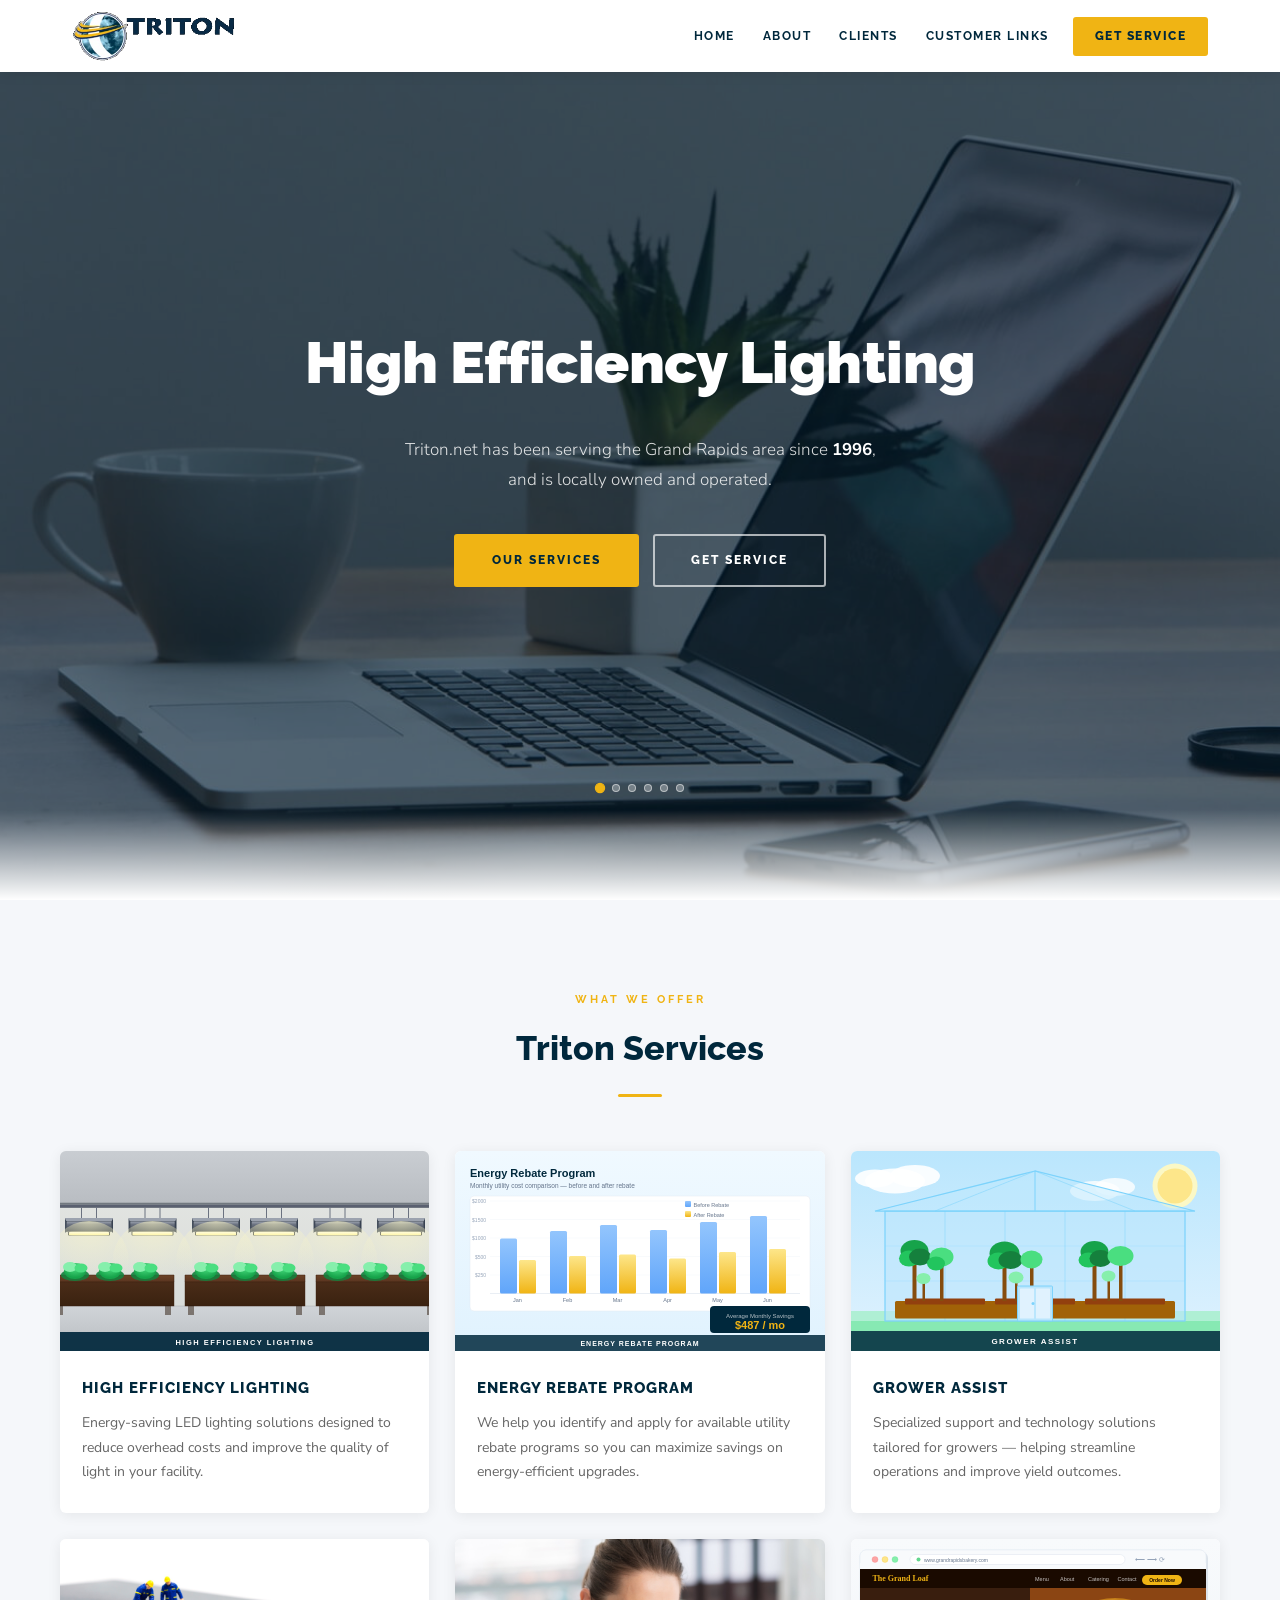
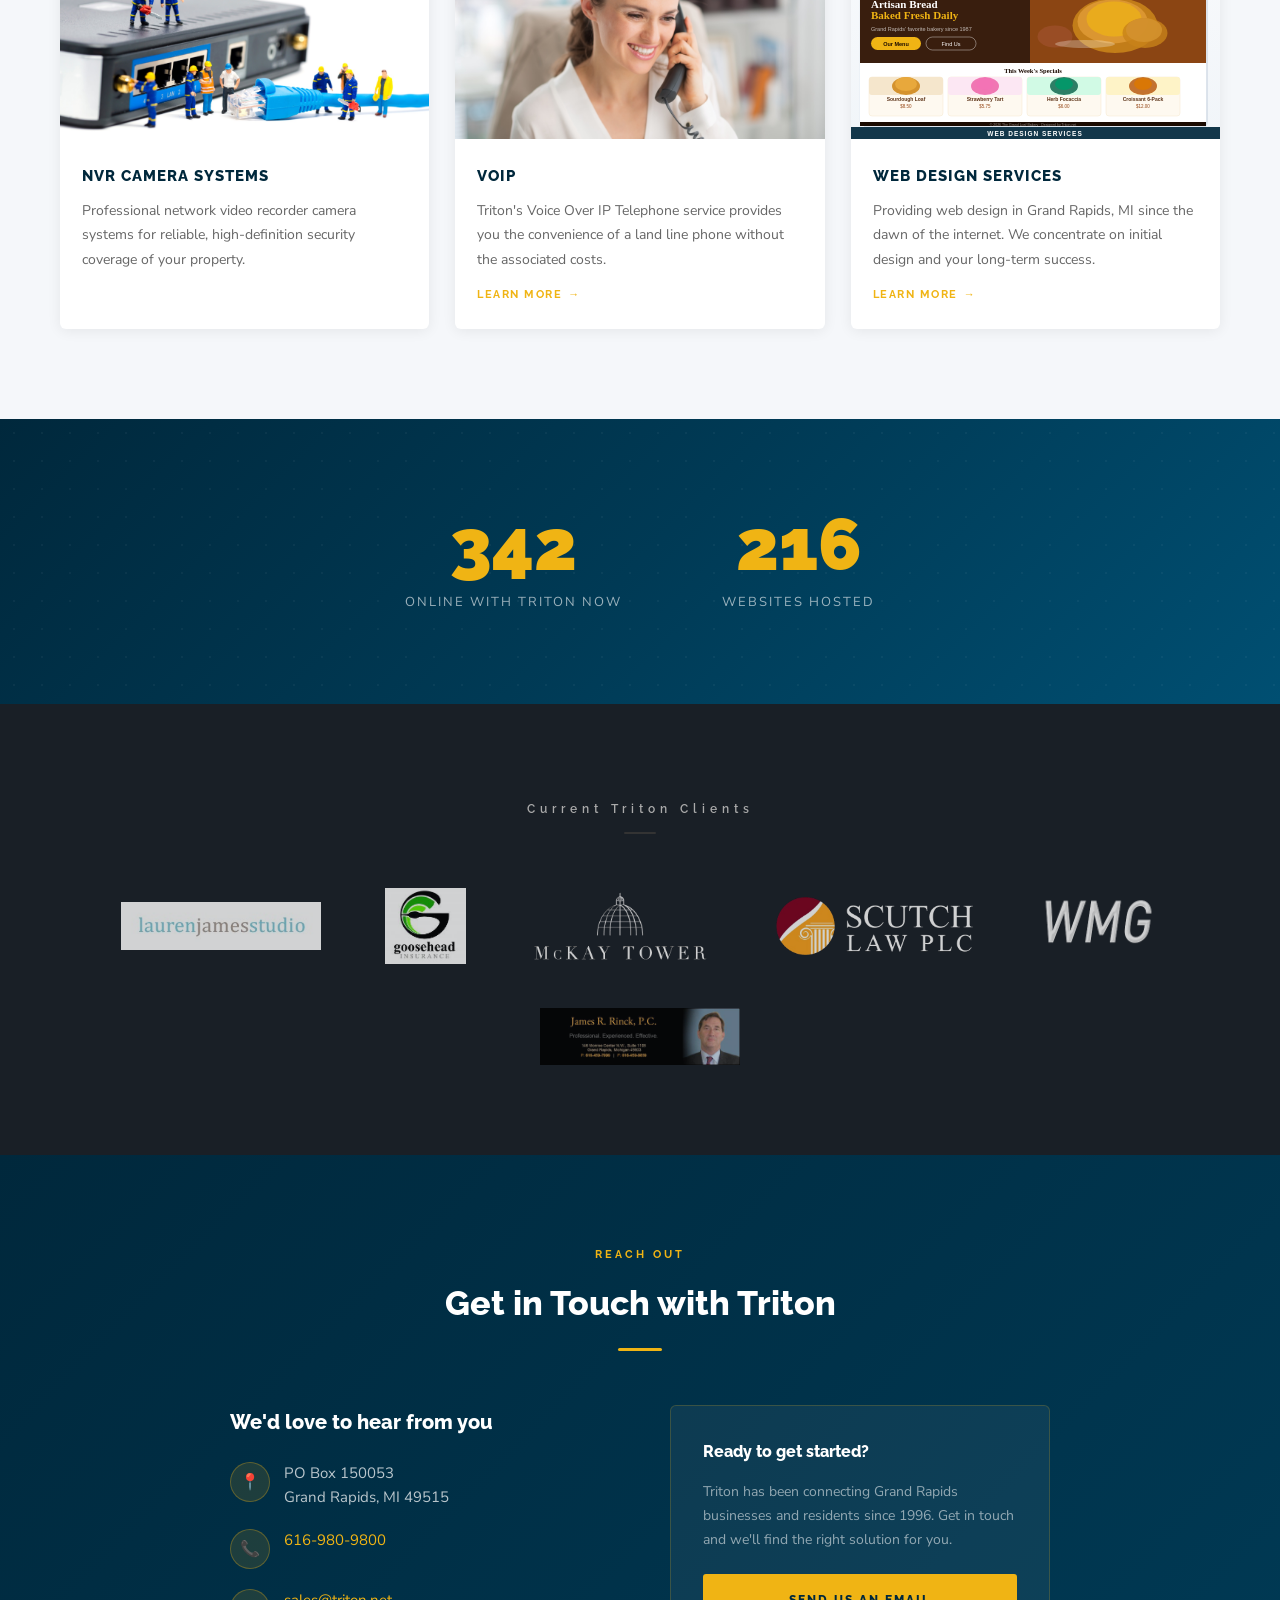
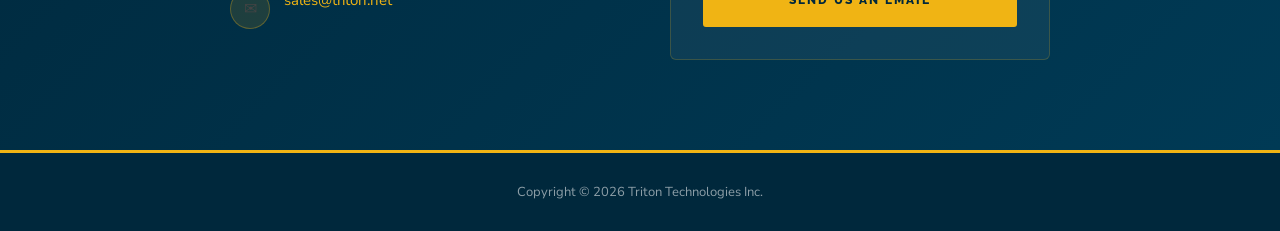
==== index.html @ f7897f01 "Initial commit: full website with tti-ga and tti-nvr card links Added all site pages and made Grower" ====
﻿<!DOCTYPE html>
<html lang="en">
<head>
  <meta charset="UTF-8"/>
  <meta name="viewport" content="width=device-width, initial-scale=1.0"/>
  <title>Triton Technologies Inc.</title>
  <link rel="icon" type="image/png" href="[data-uri]"/>
  <link href="https://fonts.googleapis.com/css2?family=Raleway:wght@300;400;600;700;800;900&family=Nunito+Sans:wght@300;400;600;700&display=swap" rel="stylesheet"/>
  <style>
    :root{--gold:#f0b414;--gold-dark:#d49e0e;--navy:#00283c;--navy-mid:#003a55;--navy-lt:#004f72;--gray-bg:#f5f7fa;--text:#444;--light:#777}
    *,*::before,*::after{box-sizing:border-box;margin:0;padding:0}
    html{scroll-behavior:smooth}
    body{font-family:'Nunito Sans',sans-serif;color:var(--text);background:#fff;line-height:1.75;overflow-x:hidden}
    a{text-decoration:none;color:inherit}
    #site-header{position:fixed;top:0;left:0;right:0;z-index:9999;background:#fff;box-shadow:0 2px 12px rgba(0,0,0,.1)}
    .header-inner{max-width:1200px;margin:0 auto;display:flex;align-items:center;justify-content:space-between;padding:0 32px;height:72px}
    .site-branding img{height:52px;width:auto;display:block}
    .main-nav{display:flex;align-items:center}
    .main-nav>a,.nav-dropdown>a{display:block;padding:24px 14px;font-family:'Raleway',sans-serif;font-size:12px;font-weight:700;letter-spacing:1.5px;text-transform:uppercase;color:var(--navy);transition:color .2s;position:relative}
    .main-nav>a::after{content:'';position:absolute;bottom:14px;left:14px;right:14px;height:2px;background:var(--gold);transform:scaleX(0);transition:transform .25s;border-radius:1px}
    .main-nav>a:hover{color:var(--gold)}
    .main-nav>a:hover::after{transform:scaleX(1)}
    .nav-dropdown{position:relative}
    .nav-dropdown>a{color:var(--navy)}
    .nav-dropdown>a:hover{color:var(--gold)}
    .dropdown-menu{display:none;position:absolute;top:100%;left:0;background:#fff;min-width:188px;border-top:2px solid var(--gold);box-shadow:0 8px 28px rgba(0,0,0,.12)}
    .nav-dropdown:hover .dropdown-menu{display:block}
    .dropdown-menu a{display:block;padding:10px 18px;font-family:'Raleway',sans-serif;font-size:11px;font-weight:600;letter-spacing:1px;text-transform:uppercase;color:var(--navy);border-bottom:1px solid #f0f0f0;transition:color .2s,background .2s}
    .dropdown-menu a:hover{background:#fafafa;color:var(--gold)}
    .nav-cta{margin-left:10px;background:var(--gold)!important;color:var(--navy)!important;padding:9px 22px!important;border-radius:3px;font-weight:800!important}
    .nav-cta:hover{background:var(--gold-dark)!important}
    .nav-cta::after{display:none!important}
    footer{background:var(--navy);border-top:3px solid var(--gold);color:rgba(255,255,255,.55);text-align:center;padding:28px 20px;font-size:13px}
    footer a{color:var(--gold);transition:color .2s}
    footer a:hover{color:var(--gold-dark)}
    #banner{min-height:100vh;background:url('[data-uri]') center 30%/cover no-repeat;position:relative;display:flex;align-items:center;justify-content:center;text-align:center}
    #banner::before{content:'';position:absolute;inset:0;background:rgba(0,28,48,.60)}
    #banner::after{content:'';position:absolute;bottom:0;left:0;right:0;height:90px;background:linear-gradient(to top,#fff,transparent)}
    .banner-content{position:relative;z-index:1;padding:0 24px;width:100%;max-width:1100px;animation:fadeUp .9s ease both}
    @keyframes fadeUp{from{opacity:0;transform:translateY(24px)}to{opacity:1;transform:translateY(0)}}
    .headline-wrap{width:100%;height:clamp(60px,9vw,100px);position:relative;overflow:hidden;margin-bottom:22px}
    .headline-slide{position:absolute;inset:0;display:flex;align-items:center;justify-content:center;font-family:'Raleway',sans-serif;font-size:clamp(26px,4.5vw,60px);font-weight:900;color:#fff;white-space:nowrap;letter-spacing:-0.5px;line-height:1.1;opacity:0;transform:translateY(20px);transition:opacity .65s ease,transform .65s ease}
    .headline-slide.active{opacity:1;transform:translateY(0)}
    .headline-slide.exit{opacity:0;transform:translateY(-20px)}
    .banner-sub{font-size:17px;color:rgba(255,255,255,.85);font-weight:300;margin-bottom:40px;max-width:560px;margin-left:auto;margin-right:auto}
    .banner-sub strong{color:#fff;font-weight:700}
    .banner-btns{display:flex;gap:14px;justify-content:center;flex-wrap:wrap}
    .btn{display:inline-block;font-family:'Raleway',sans-serif;font-size:12px;font-weight:800;letter-spacing:2px;text-transform:uppercase;border-radius:3px;padding:14px 36px;cursor:pointer;transition:all .25s}
    .btn-primary{background:var(--gold);color:var(--navy);border:2px solid var(--gold)}
    .btn-primary:hover{background:var(--gold-dark);border-color:var(--gold-dark);transform:translateY(-2px);box-shadow:0 6px 20px rgba(240,180,20,.35)}
    .btn-outline{background:transparent;color:#fff;border:2px solid rgba(255,255,255,.65)}
    .btn-outline:hover{background:rgba(255,255,255,.08);border-color:#fff;transform:translateY(-2px)}
    .carousel-dots{position:absolute;bottom:108px;left:50%;transform:translateX(-50%);display:flex;gap:8px;z-index:2}
    .dot{width:8px;height:8px;border-radius:50%;background:rgba(255,255,255,.3);border:1px solid rgba(255,255,255,.5);cursor:pointer;transition:background .3s,transform .3s}
    .dot.active{background:var(--gold);border-color:var(--gold);transform:scale(1.3)}
    .section-wrap{padding:90px 24px}
    .container{max-width:1160px;margin:0 auto}
    .section-head{text-align:center;margin-bottom:54px}
    .section-head .eyebrow{display:block;font-family:'Raleway',sans-serif;font-size:11px;font-weight:700;letter-spacing:3px;text-transform:uppercase;color:var(--gold);margin-bottom:10px}
    .section-head h2{font-family:'Raleway',sans-serif;font-size:clamp(22px,3vw,34px);font-weight:800;color:var(--navy);position:relative;display:inline-block;padding-bottom:18px}
    .section-head h2::after{content:'';position:absolute;bottom:0;left:50%;transform:translateX(-50%);width:44px;height:3px;background:var(--gold);border-radius:2px}
    #services{background:var(--gray-bg)}
    .services-grid{display:grid;grid-template-columns:repeat(auto-fit,minmax(280px,1fr));gap:26px}
    .service-card{text-decoration:none;color:inherit;background:#fff;border-radius:6px;overflow:hidden;box-shadow:0 2px 14px rgba(0,0,0,.07);transition:transform .28s,box-shadow .28s;display:flex;flex-direction:column}
    .service-card:hover{transform:translateY(-7px);box-shadow:0 16px 40px rgba(0,0,0,.12)}
    .service-card .thumb{height:200px;overflow:hidden}
    .service-card .thumb img{width:100%;height:100%;object-fit:cover;transition:transform .4s}
    .service-card:hover .thumb img{transform:scale(1.05)}
    .service-body{padding:24px 22px 28px;flex:1;display:flex;flex-direction:column}
    .service-body h4{font-family:'Raleway',sans-serif;font-size:15px;font-weight:800;color:var(--navy);text-transform:uppercase;letter-spacing:1px;margin-bottom:10px}
    .service-body p{font-size:14px;color:#666;line-height:1.75;flex:1;margin-bottom:0}
    .read-more{display:inline-flex;align-items:center;gap:6px;margin-top:16px;font-family:'Raleway',sans-serif;font-size:11px;font-weight:700;letter-spacing:1.5px;text-transform:uppercase;color:var(--gold);cursor:pointer;transition:gap .2s,color .2s;background:none;border:none;padding:0;text-decoration:none}
    .read-more::after{content:'→'}
    .read-more:hover{gap:10px;color:var(--gold-dark)}
    .modal-overlay{display:none;position:fixed;inset:0;background:rgba(0,0,0,.55);z-index:10000;align-items:center;justify-content:center;padding:24px}
    .modal-box{background:#fff;border-radius:10px;max-width:600px;width:100%;padding:40px;position:relative;box-shadow:0 24px 64px rgba(0,0,0,.25);animation:fadeUp .3s ease both}
    .modal-close{position:absolute;top:16px;right:18px;background:none;border:none;font-size:22px;cursor:pointer;color:#999;line-height:1;transition:color .2s}
    .modal-close:hover{color:var(--navy)}
    .modal-box h3{font-family:'Raleway',sans-serif;font-size:22px;font-weight:800;color:var(--navy);margin-bottom:6px}
    .modal-box .modal-line{width:40px;height:3px;background:var(--gold);border-radius:2px;margin-bottom:20px}
    .modal-box p{font-size:15px;color:#555;line-height:1.8;margin-bottom:14px}
    .modal-box ol{padding-left:20px;color:#555;font-size:15px;line-height:2}
    .modal-box ol li{margin-bottom:4px}
    #stats{background:linear-gradient(135deg,var(--navy) 0%,var(--navy-mid) 50%,var(--navy-lt) 100%);position:relative;overflow:hidden}
    #stats::before{content:'';position:absolute;inset:0;opacity:.04;background-image:radial-gradient(circle,#fff 1px,transparent 1px);background-size:28px 28px}
    .stats-grid{display:flex;justify-content:center;gap:100px;flex-wrap:wrap;position:relative;z-index:1}
    .stat-item{text-align:center}
    .stat-item .number{font-family:'Raleway',sans-serif;font-size:72px;font-weight:900;color:var(--gold);line-height:1;display:block}
    .stat-item .label{font-size:13px;color:rgba(255,255,255,.6);text-transform:uppercase;letter-spacing:2px;margin-top:10px;display:block}
    #clients{background:#191f26}
    #clients .section-head h2{color:#aaa;font-size:12px;letter-spacing:5px;font-weight:600;padding-bottom:14px}
    #clients .section-head h2::after{background:#333;width:32px;height:2px}
    .clients-logos{display:flex;flex-wrap:wrap;justify-content:center;align-items:center;gap:44px 64px}
    .logo-item{opacity:.8;transition:opacity .25s,transform .25s}
    .logo-item:hover{opacity:1;transform:scale(1.07)}
    .logo-item a{display:block}
    .logo-item img{max-height:76px;max-width:200px;width:auto;object-fit:contain;display:block}
    #contact{background:linear-gradient(135deg,var(--navy) 0%,var(--navy-mid) 100%)}
    #contact .section-head h2{color:#fff}
    #contact .section-head h2::after{background:var(--gold)}
    #contact .section-head .eyebrow{color:var(--gold)}
    .contact-grid{display:grid;grid-template-columns:1fr 1fr;gap:60px;max-width:820px;margin:0 auto}
    .contact-info h3{font-family:'Raleway',sans-serif;font-size:20px;font-weight:800;color:#fff;margin-bottom:22px}
    .contact-item{display:flex;align-items:flex-start;gap:14px;margin-bottom:20px}
    .contact-icon{width:40px;height:40px;border-radius:50%;background:rgba(240,180,20,.12);border:1px solid rgba(240,180,20,.3);display:flex;align-items:center;justify-content:center;flex-shrink:0;font-size:16px}
    .contact-item p{color:rgba(255,255,255,.72);font-size:15px;line-height:1.55}
    .contact-item a{color:var(--gold)}
    .contact-box{background:rgba(255,255,255,.05);border:1px solid rgba(240,180,20,.2);border-radius:6px;padding:32px}
    .contact-box h4{font-family:'Raleway',sans-serif;font-size:16px;font-weight:800;color:#fff;margin-bottom:14px}
    .contact-box p{color:rgba(255,255,255,.55);font-size:14px;margin-bottom:22px;line-height:1.7}
    .contact-box .btn{display:block;text-align:center}
    @media(max-width:900px){.contact-grid{grid-template-columns:1fr;gap:36px}}
    @media(max-width:768px){.header-inner{padding:0 16px}.main-nav>a,.nav-dropdown>a{padding:24px 9px;font-size:11px;letter-spacing:1px}.nav-cta{display:none}.section-wrap{padding:64px 16px}.stats-grid{gap:48px}.clients-logos{gap:32px 36px}.logo-item img{max-height:56px;max-width:130px}.headline-slide{white-space:normal;font-size:clamp(22px,6vw,40px)}.headline-wrap{height:auto;min-height:clamp(60px,14vw,90px)}}
  </style>
</head>
<body>
<header id="site-header">
  <div class="header-inner">
    <div class="site-branding"><a href="index.html"><img src="[data-uri]" alt="Triton Technologies Inc."/></a></div>
    <nav class="main-nav">
      <a href="index.html">Home</a>
      <a href="about.html">About</a>
      <a href="index.html#clients">Clients</a>
      <div class="nav-dropdown">
        <a href="#">Customer Links</a>
        <div class="dropdown-menu">
          <a href="http://webmail.triton.net" target="_blank">Webmail</a>
          <a href="paybill.html">Pay My Bill</a>
          <a href="policy.html">Use Policy</a>
          <a href="https://whatismyip.com" target="_blank">What is my IP?</a>
        </div>
      </div>
      <a href="index.html#contact" class="nav-cta">Get Service</a>
    </nav>
  </div>
</header>
<div id="modal-voip" class="modal-overlay" onclick="if(event.target===this)closeModal('modal-voip')">
  <div class="modal-box">
    <button class="modal-close" onclick="closeModal('modal-voip')">&times;</button>
    <h3>VOIP Telephone</h3>
    <div class="modal-line"></div>
    <p>Triton's Voice Over IP Telephone service provides you the convenience of a land line phone without the associated costs.</p>
    <p><strong>Features</strong></p>
    <ol><li>Voicemail</li><li>Call Waiting</li><li>Web Based Management</li><li>Call Forwarding</li></ol>
  </div>
</div>
<div id="modal-webdesign" class="modal-overlay" onclick="if(event.target===this)closeModal('modal-webdesign')">
  <div class="modal-box">
    <button class="modal-close" onclick="closeModal('modal-webdesign')">&times;</button>
    <h3>Web Design Services</h3>
    <div class="modal-line"></div>
    <p>Triton.net has been providing web design services in Grand Rapids, MI since the dawn of the internet. At Triton, we not only concentrate on initial design, we also anticipate your site's future expansion.</p>
    <p>We know goals and directions change. For this reason, at any time, we work with customers to upgrade and add on applications that can better accomplish your goals and expand your business.</p>
  </div>
</div>
<section id="banner">
  <div class="banner-content">
    <div class="headline-wrap">
      <div class="headline-slide active">High Efficiency Lighting</div>
      <div class="headline-slide">Energy Rebate Program</div>
      <div class="headline-slide">Grower Assist</div>
      <div class="headline-slide">NVR Camera Systems</div>
      <div class="headline-slide">VOIP</div>
      <div class="headline-slide">Web Design Services</div>
    </div>
    <p class="banner-sub">Triton.net has been serving the Grand Rapids area since <strong>1996</strong>,<br/>and is locally owned and operated.</p>
    <div class="banner-btns">
      <a href="#services" class="btn btn-primary">Our Services</a>
      <a href="#contact" class="btn btn-outline">Get Service</a>
    </div>
  </div>
  <div class="carousel-dots">
    <div class="dot active" data-idx="0"></div>
    <div class="dot" data-idx="1"></div>
    <div class="dot" data-idx="2"></div>
    <div class="dot" data-idx="3"></div>
    <div class="dot" data-idx="4"></div>
    <div class="dot" data-idx="5"></div>
  </div>
</section>
<section id="services" class="section-wrap">
  <div class="container">
    <div class="section-head"><span class="eyebrow">What We Offer</span><h2>Triton Services</h2></div>
    <div class="services-grid">
      <div class="service-card">
        <div class="thumb"><img src="[data-uri]" alt="High Efficiency Lighting"/></div>
        <div class="service-body">
          <h4>High Efficiency Lighting</h4>
          <p>Energy-saving LED lighting solutions designed to reduce overhead costs and improve the quality of light in your facility.</p>
          
        </div>
      </div>
      <div class="service-card">
        <div class="thumb"><img src="[data-uri]" alt="Energy Rebate Program"/></div>
        <div class="service-body">
          <h4>Energy Rebate Program</h4>
          <p>We help you identify and apply for available utility rebate programs so you can maximize savings on energy-efficient upgrades.</p>
          
        </div>
      </div>
      <a class="service-card" href="tti-ga.html">
        <div class="thumb"><img src="[data-uri]" alt="Grower Assist"/></div>
        <div class="service-body">
          <h4>Grower Assist</h4>
          <p>Specialized support and technology solutions tailored for growers &mdash; helping streamline operations and improve yield outcomes.</p>

        </div>
      </a>
      <a class="service-card" href="tti-nvr.html">
        <div class="thumb"><img src="[data-uri]" alt="NVR Camera Systems"/></div>
        <div class="service-body">
          <h4>NVR Camera Systems</h4>
          <p>Professional network video recorder camera systems for reliable, high-definition security coverage of your property.</p>
          
        </div>
      </a>
      <div class="service-card">
        <div class="thumb"><img src="[data-uri]" alt="VOIP"/></div>
        <div class="service-body">
          <h4>VOIP</h4>
          <p>Triton&#39;s Voice Over IP Telephone service provides you the convenience of a land line phone without the associated costs.</p>
          <button class="read-more" onclick="openModal('modal-voip')">Learn More</button>
        </div>
      </div>
      <div class="service-card">
        <div class="thumb"><img src="[data-uri]" alt="Web Design Services"/></div>
        <div class="service-body">
          <h4>Web Design Services</h4>
          <p>Providing web design in Grand Rapids, MI since the dawn of the internet. We concentrate on initial design and your long-term success.</p>
          <button class="read-more" onclick="openModal('modal-webdesign')">Learn More</button>
        </div>
      </div>
    </div>
  </div>
</section>
<section id="stats" class="section-wrap">
  <div class="container">
    <div class="stats-grid">
      <div class="stat-item"><span class="number">342</span><span class="label">Online with Triton now</span></div>
      <div class="stat-item"><span class="number">216</span><span class="label">Websites Hosted</span></div>
    </div>
  </div>
</section>
<section id="clients" class="section-wrap">
  <div class="container">
    <div class="section-head"><h2>Current Triton Clients</h2></div>
    <div class="clients-logos">
      <div class="logo-item"><a href="https://laurenjamesstudio.com" target="_blank" rel="noopener" title="Lauren James Studio"><img src="[data-uri]" alt="Lauren James Studio"/></a></div>
      <div class="logo-item"><a href="https://gooseheadinsurance.com" target="_blank" rel="noopener" title="Goosehead Insurance"><img src="[data-uri]" alt="Goosehead Insurance"/></a></div>
      <div class="logo-item"><a href="https://mckaytower.com" target="_blank" rel="noopener" title="McKay Tower"><img src="[data-uri]" alt="McKay Tower"/></a></div>
      <div class="logo-item"><a href="https://www.scutchlaw.com" target="_blank" rel="noopener" title="Scutch Law PLC"><img src="[data-uri]" alt="Scutch Law PLC"/></a></div>
      <div class="logo-item"><a href="https://www.wrightmediagroup.net" target="_blank" rel="noopener" title="Wright Media Group"><img src="[data-uri]" alt="Wright Media Group"/></a></div>
      <div class="logo-item"><a href="https://rincklaw.com" target="_blank" rel="noopener" title="James R. Rinck P.C."><img src="[data-uri]" alt="James R. Rinck P.C."/></a></div>
    </div>
  </div>
</section>
<section id="contact" class="section-wrap">
  <div class="container">
    <div class="section-head"><span class="eyebrow">Reach Out</span><h2>Get in Touch with Triton</h2></div>
    <div class="contact-grid">
      <div class="contact-info">
        <h3>We'd love to hear from you</h3>
        <div class="contact-item"><div class="contact-icon">&#128205;</div><p>PO Box 150053<br/>Grand Rapids, MI 49515</p></div>
        <div class="contact-item"><div class="contact-icon">&#128222;</div><p><a href="tel:6169809800">616-980-9800</a></p></div>
        <div class="contact-item"><div class="contact-icon">&#9993;</div><p><a href="mailto:sales@triton.net">sales@triton.net</a></p></div>
      </div>
      <div class="contact-box">
        <h4>Ready to get started?</h4>
        <p>Triton has been connecting Grand Rapids businesses and residents since 1996. Get in touch and we'll find the right solution for you.</p>
        <a href="mailto:sales@triton.net" class="btn btn-primary">Send Us an Email</a>
      </div>
    </div>
  </div>
</section>
<footer><p>Copyright &copy; 2026 Triton Technologies Inc.</p></footer>
<script>
(function(){
  var slides=document.querySelectorAll(".headline-slide");
  var dots=document.querySelectorAll(".dot");
  var cur=0,total=slides.length;
  function goTo(idx){
    slides[cur].classList.remove("active");
    slides[cur].classList.add("exit");
    dots[cur].classList.remove("active");
    var prev=cur;cur=idx;
    setTimeout(function(){slides[prev].classList.remove("exit");},700);
    slides[cur].classList.add("active");
    dots[cur].classList.add("active");
  }
  var timer=setInterval(function(){goTo((cur+1)%total);},3200);
  dots.forEach(function(d){
    d.addEventListener("click",function(){
      clearInterval(timer);
      goTo(parseInt(d.getAttribute("data-idx")));
      timer=setInterval(function(){goTo((cur+1)%total);},3200);
    });
  });
})();
</script>
<script>
function openModal(id){
  document.getElementById(id).style.display="flex";
  document.body.style.overflow="hidden";
}
function closeModal(id){
  document.getElementById(id).style.display="none";
  document.body.style.overflow="";
}
document.addEventListener("keydown",function(e){
  if(e.key==="Escape"){
    document.querySelectorAll(".modal-overlay").forEach(function(m){m.style.display="none";});
    document.body.style.overflow="";
  }
});
</script>
</body>
</html>
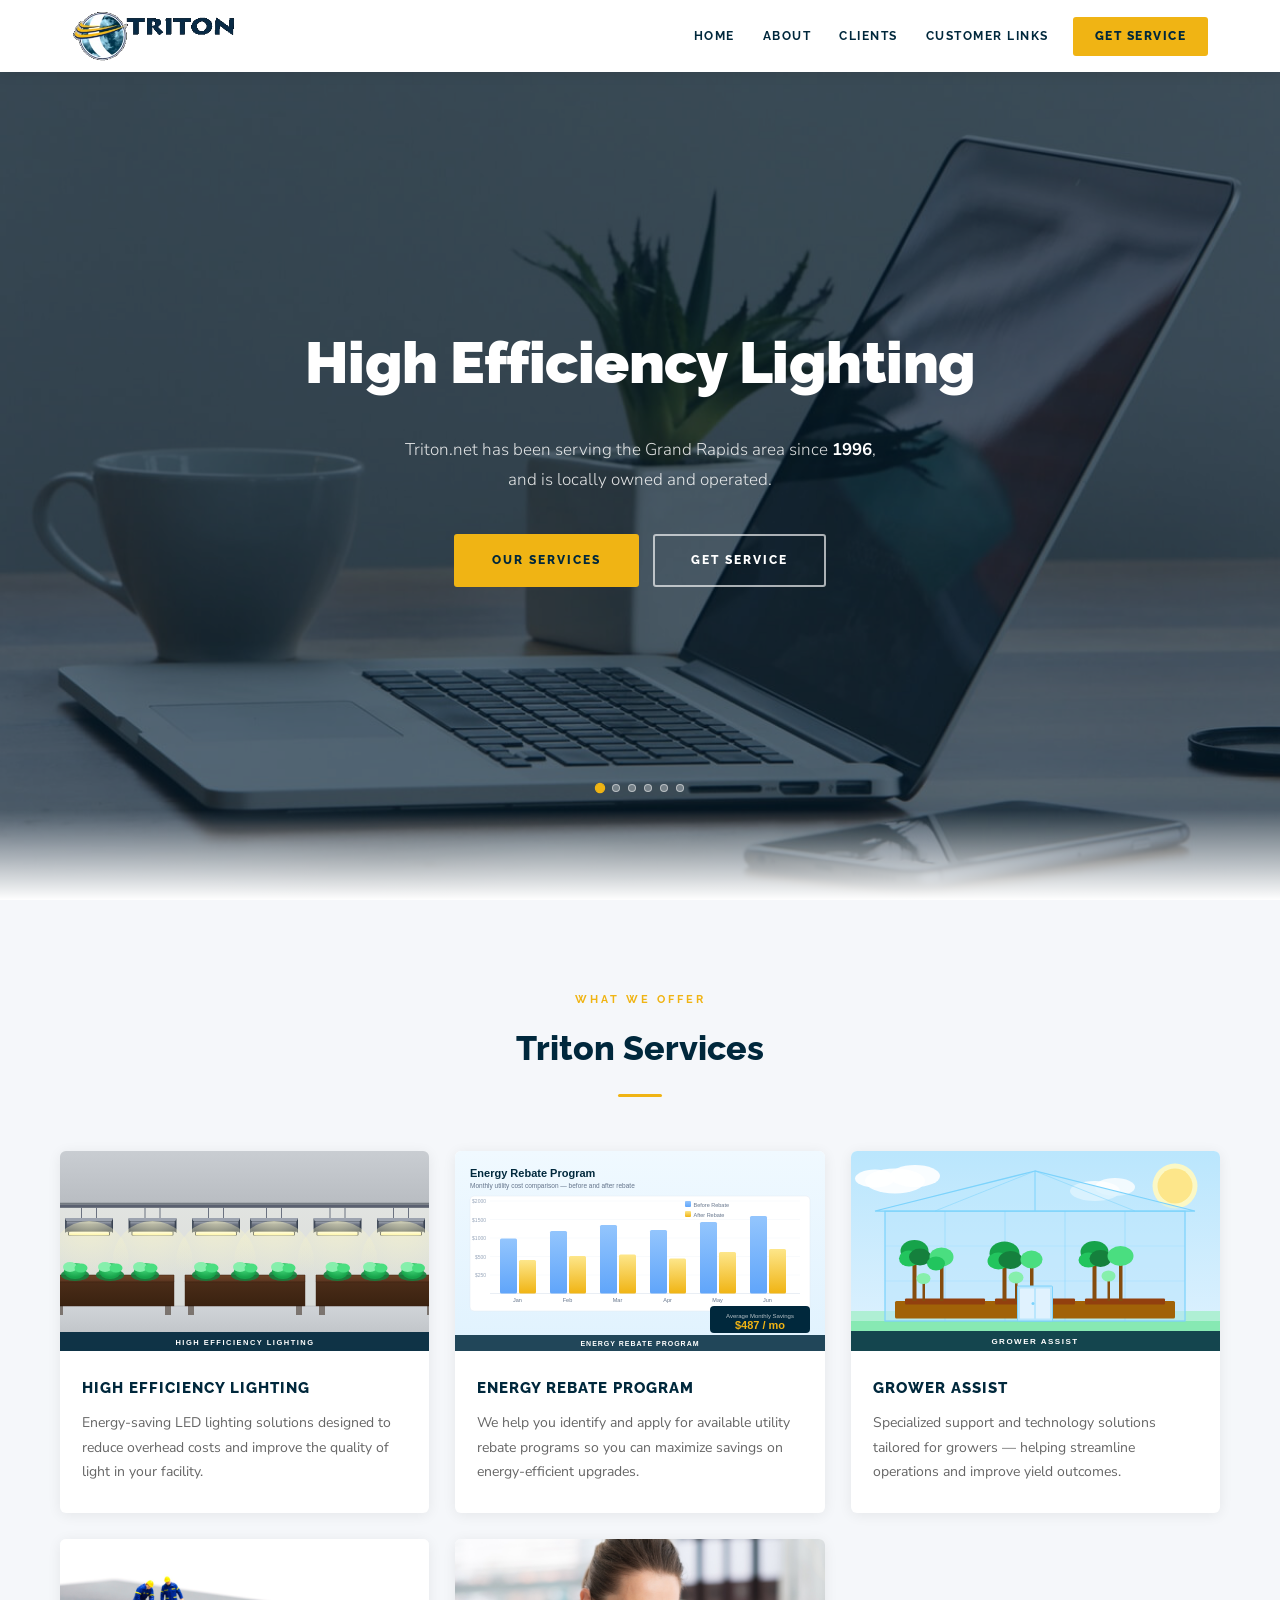
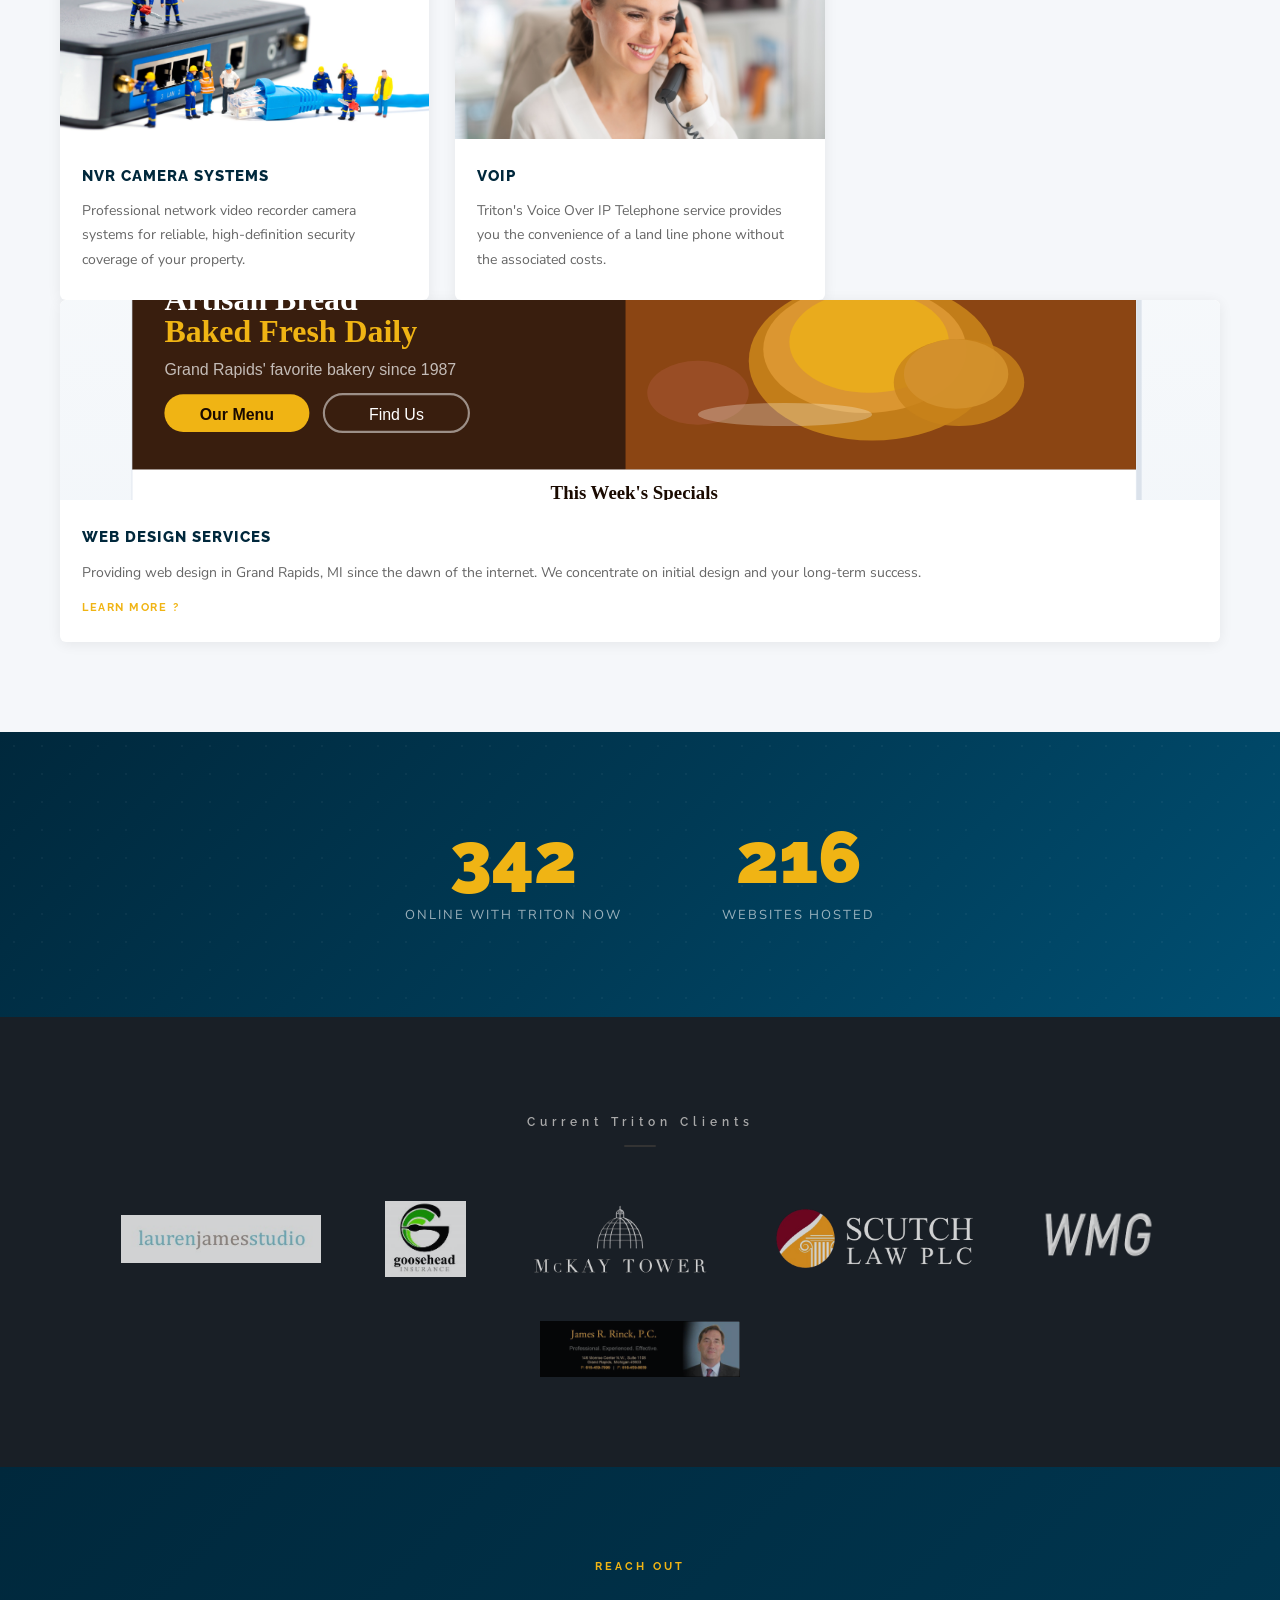
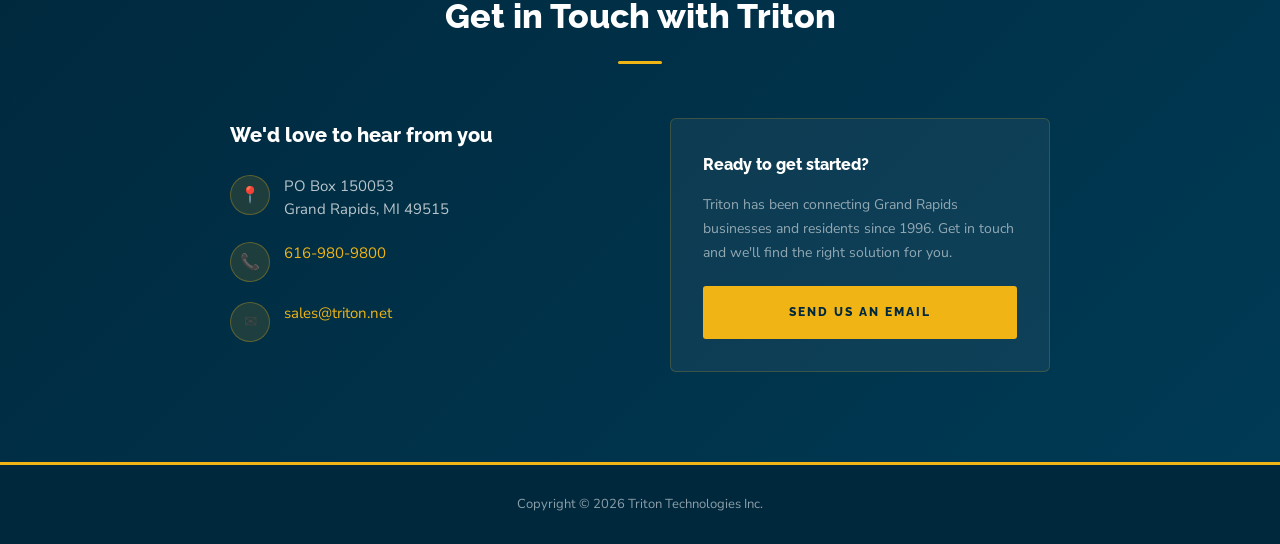
==== commit f7d54f08: "Add tti-voip.html page and update index.html VoIP card - New tti-voip.html: full VoIP product page m" ====
--- a/index.html
+++ b/index.html
@@ -1,4 +1,4 @@
-﻿<!DOCTYPE html>
+<!DOCTYPE html>
 <html lang="en">
 <head>
   <meta charset="UTF-8"/>
@@ -70,7 +70,7 @@
     .service-body h4{font-family:'Raleway',sans-serif;font-size:15px;font-weight:800;color:var(--navy);text-transform:uppercase;letter-spacing:1px;margin-bottom:10px}
     .service-body p{font-size:14px;color:#666;line-height:1.75;flex:1;margin-bottom:0}
     .read-more{display:inline-flex;align-items:center;gap:6px;margin-top:16px;font-family:'Raleway',sans-serif;font-size:11px;font-weight:700;letter-spacing:1.5px;text-transform:uppercase;color:var(--gold);cursor:pointer;transition:gap .2s,color .2s;background:none;border:none;padding:0;text-decoration:none}
-    .read-more::after{content:'→'}
+    .read-more::after{content:'?'}
     .read-more:hover{gap:10px;color:var(--gold-dark)}
     .modal-overlay{display:none;position:fixed;inset:0;background:rgba(0,0,0,.55);z-index:10000;align-items:center;justify-content:center;padding:24px}
     .modal-box{background:#fff;border-radius:10px;max-width:600px;width:100%;padding:40px;position:relative;box-shadow:0 24px 64px rgba(0,0,0,.25);animation:fadeUp .3s ease both}
@@ -214,12 +214,12 @@
           
         </div>
       </a>
-      <div class="service-card">
+      <a href="tti-voip.html" class="service-card" style="text-decoration:none;color:inherit;display:flex;flex-direction:column;">
         <div class="thumb"><img src="[data-uri]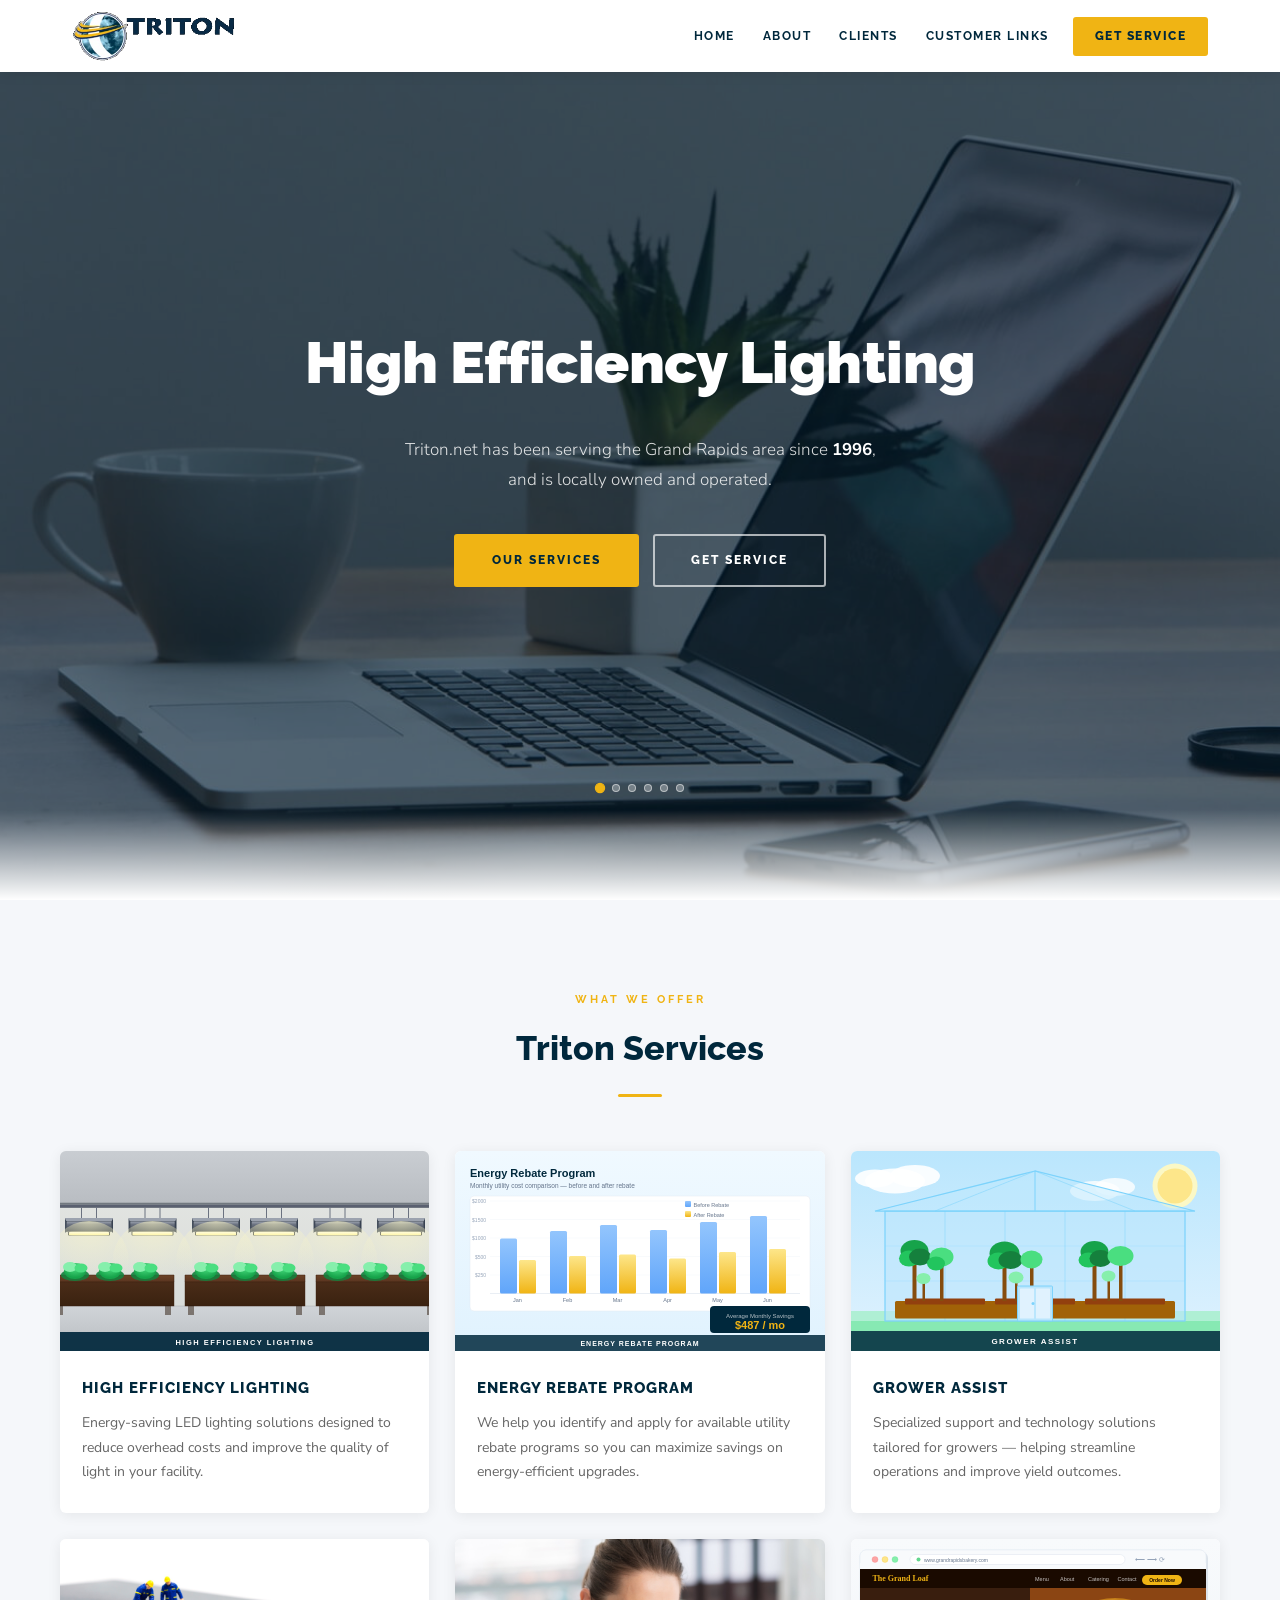
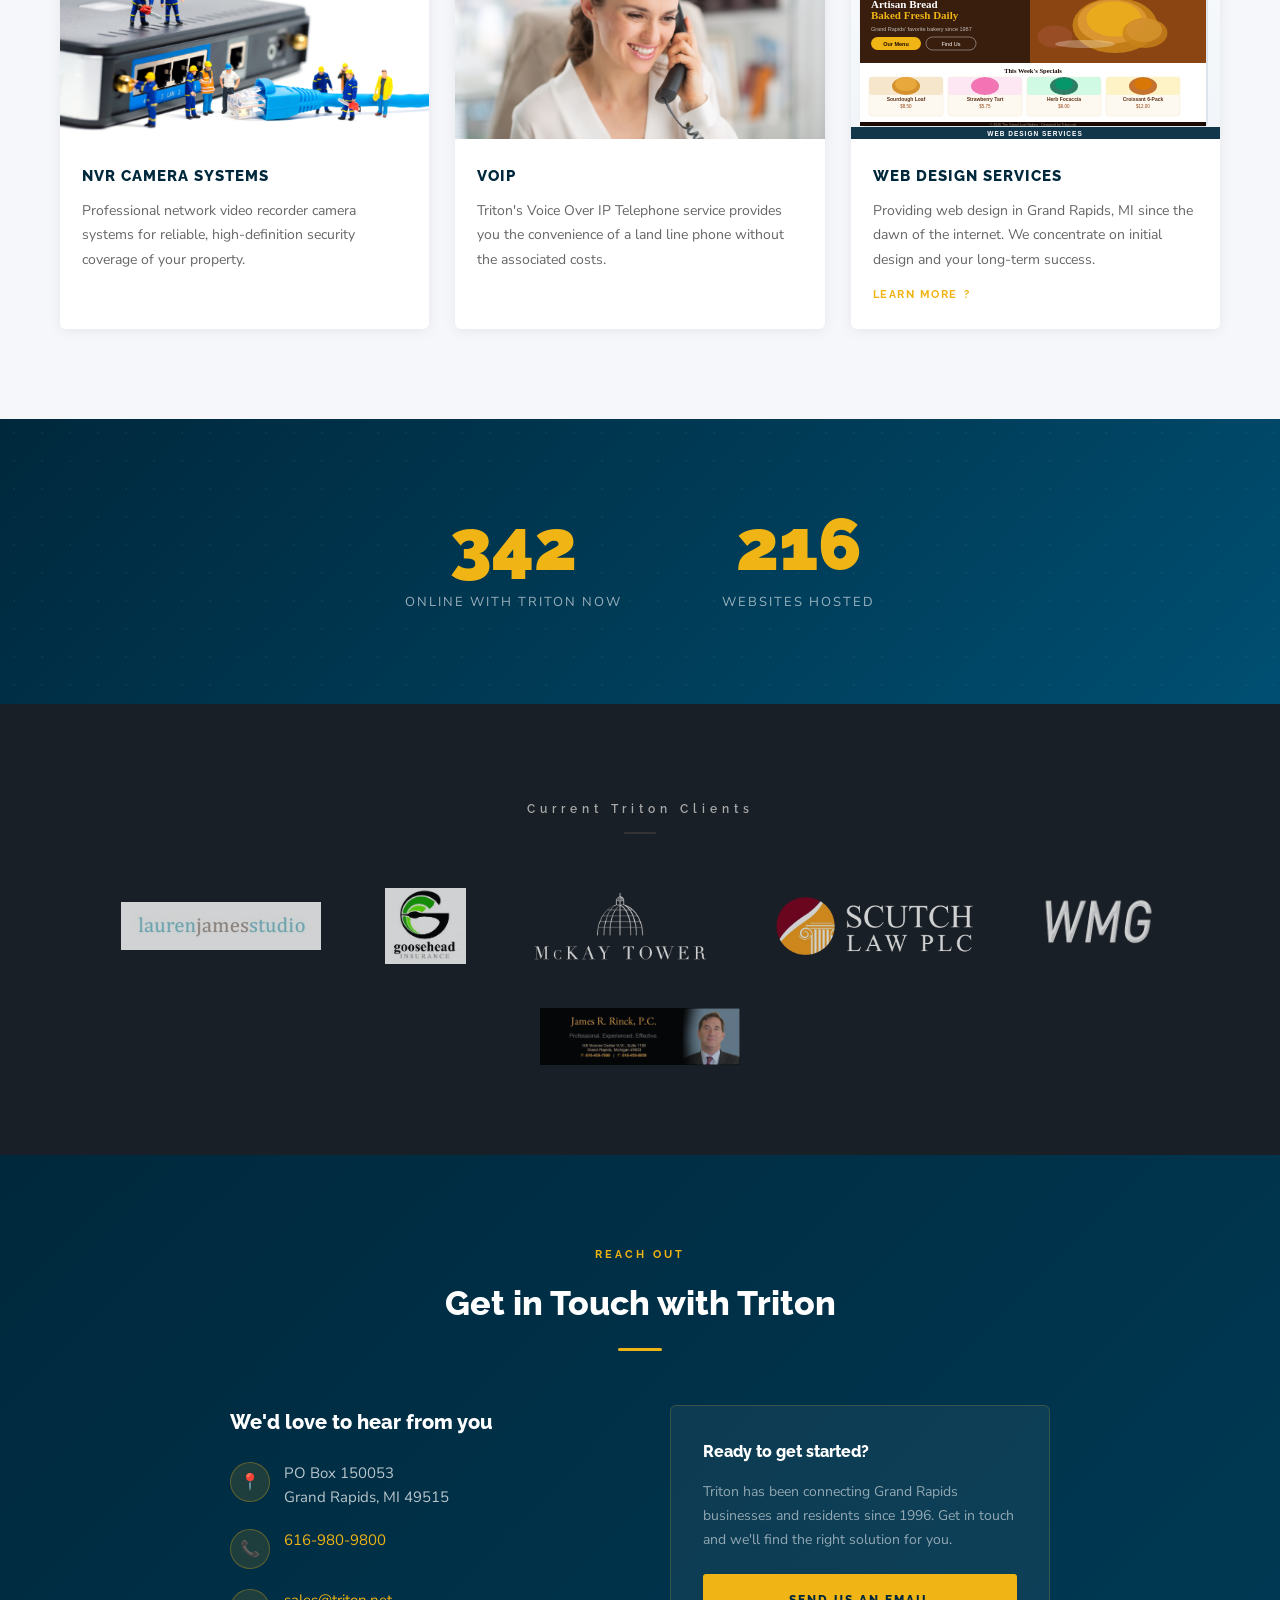
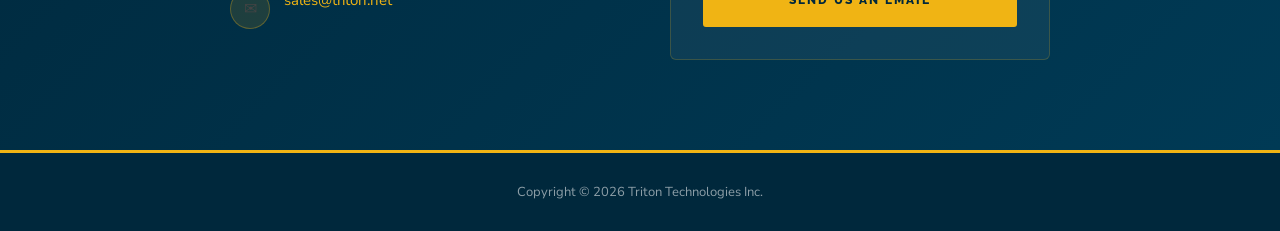
==== commit a145b1c1: "Fix VoIP card nesting breaking services grid layout Replaced broken <a> wrapper (which accidentally " ====
--- a/index.html
+++ b/index.html
@@ -214,7 +214,7 @@
           
         </div>
       </a>
-      <a href="tti-voip.html" class="service-card" style="text-decoration:none;color:inherit;display:flex;flex-direction:column;">
+      <div class="service-card" onclick="window.location='tti-voip.html'" style="cursor:pointer;">
         <div class="thumb"><img src="[data-uri]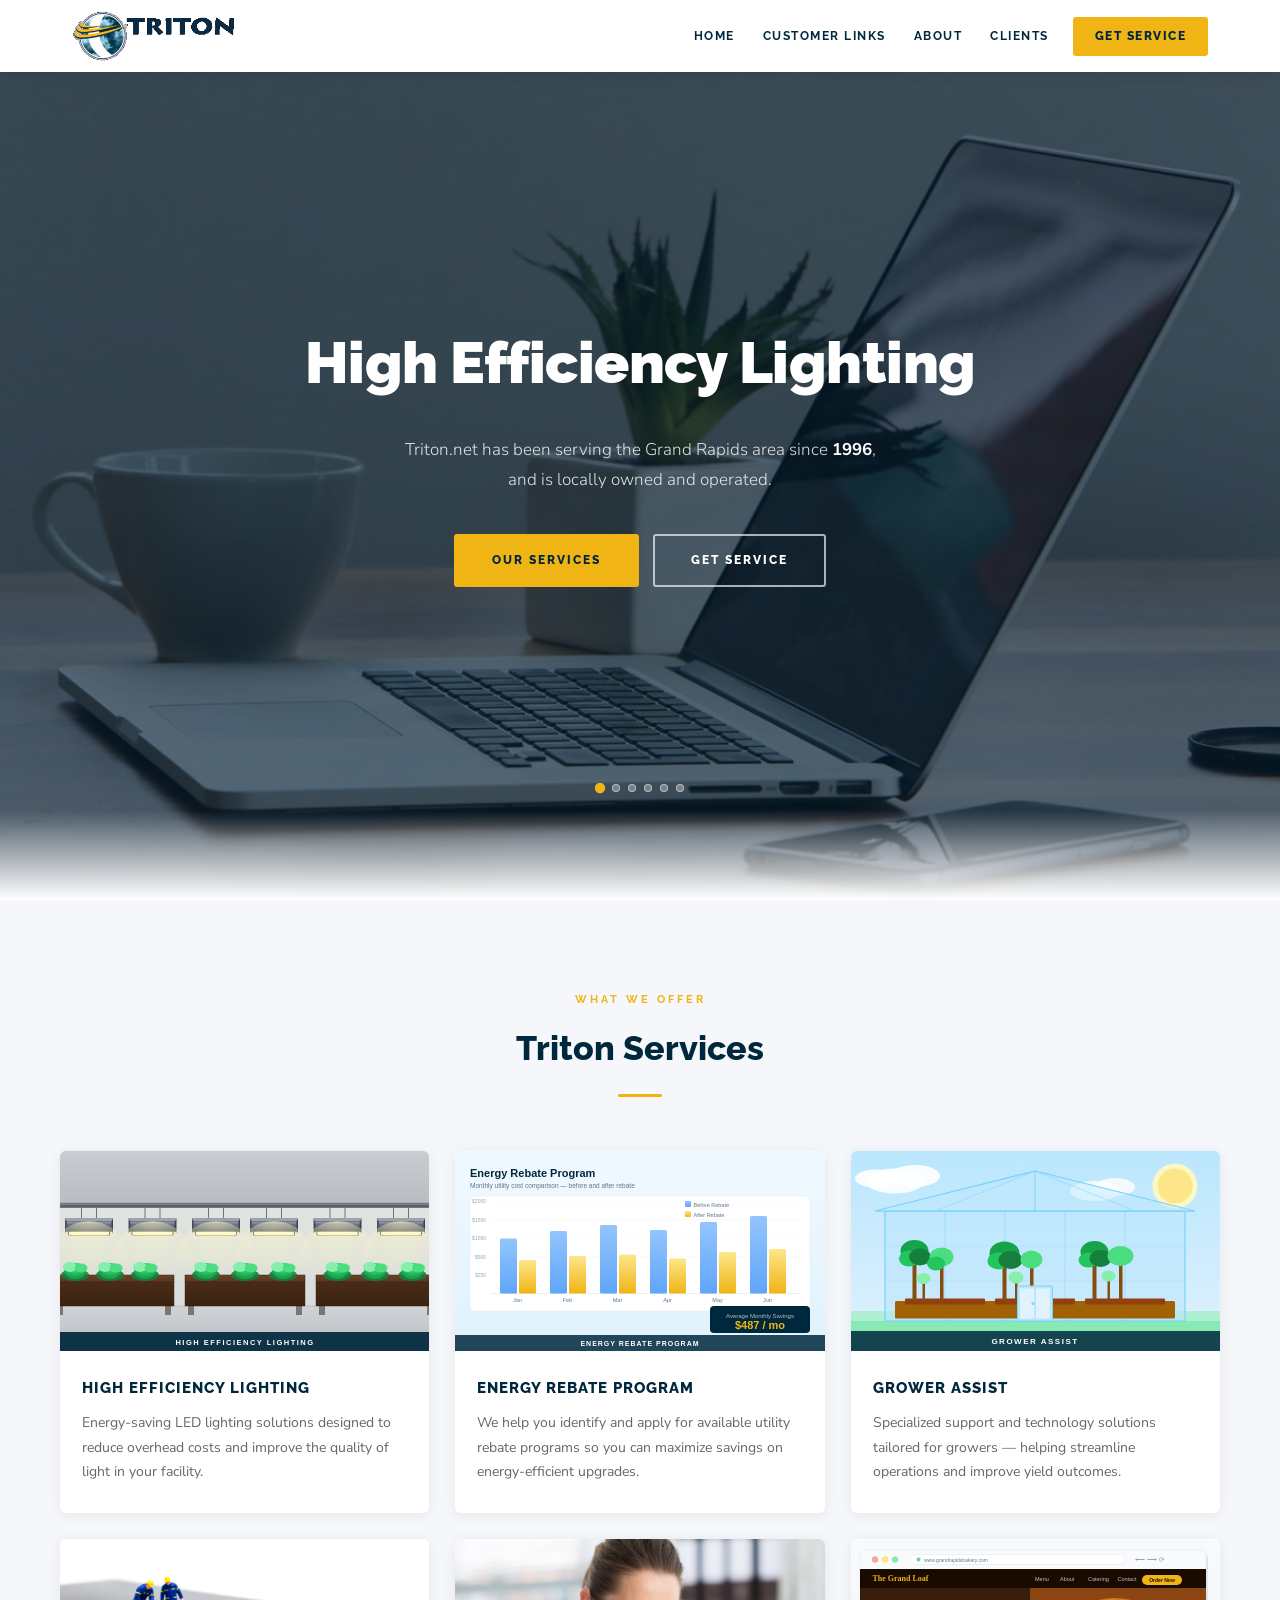
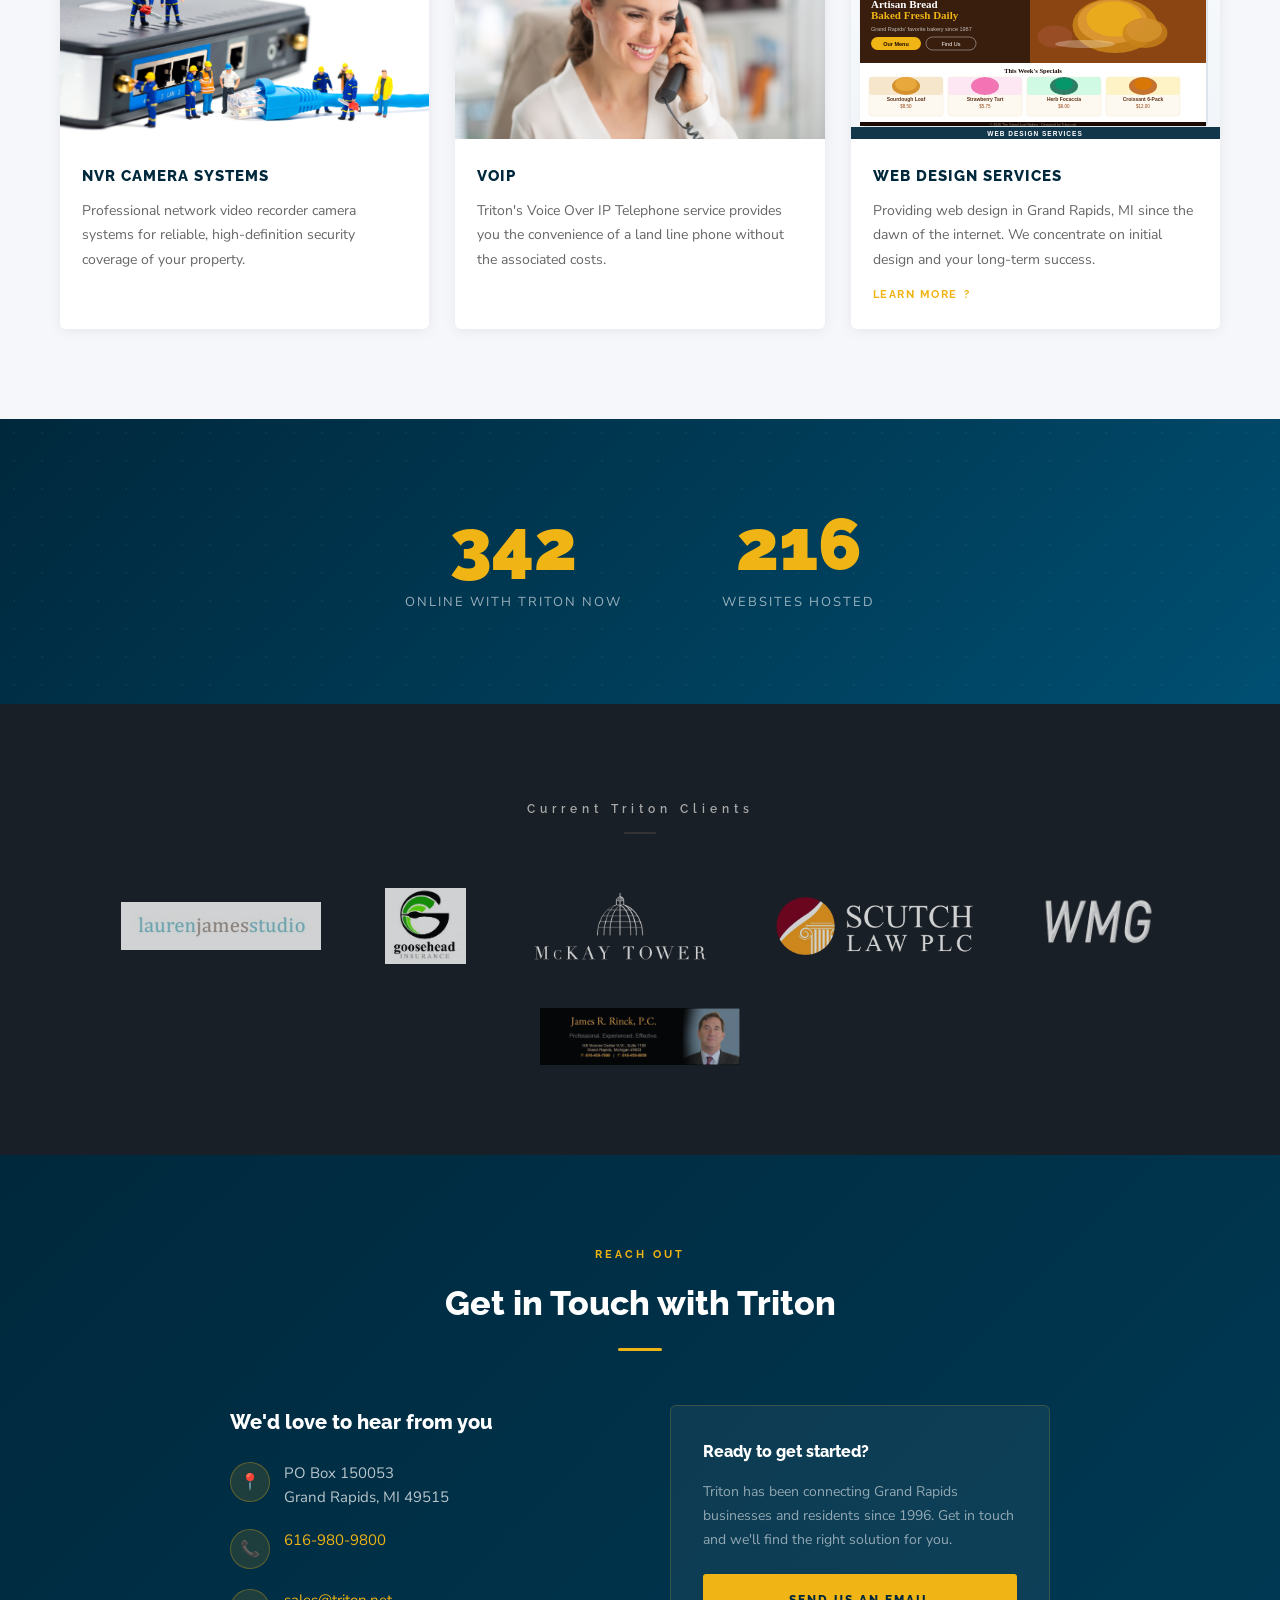
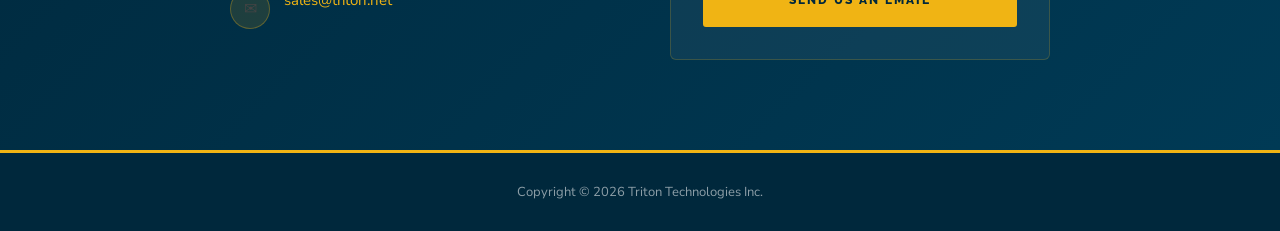
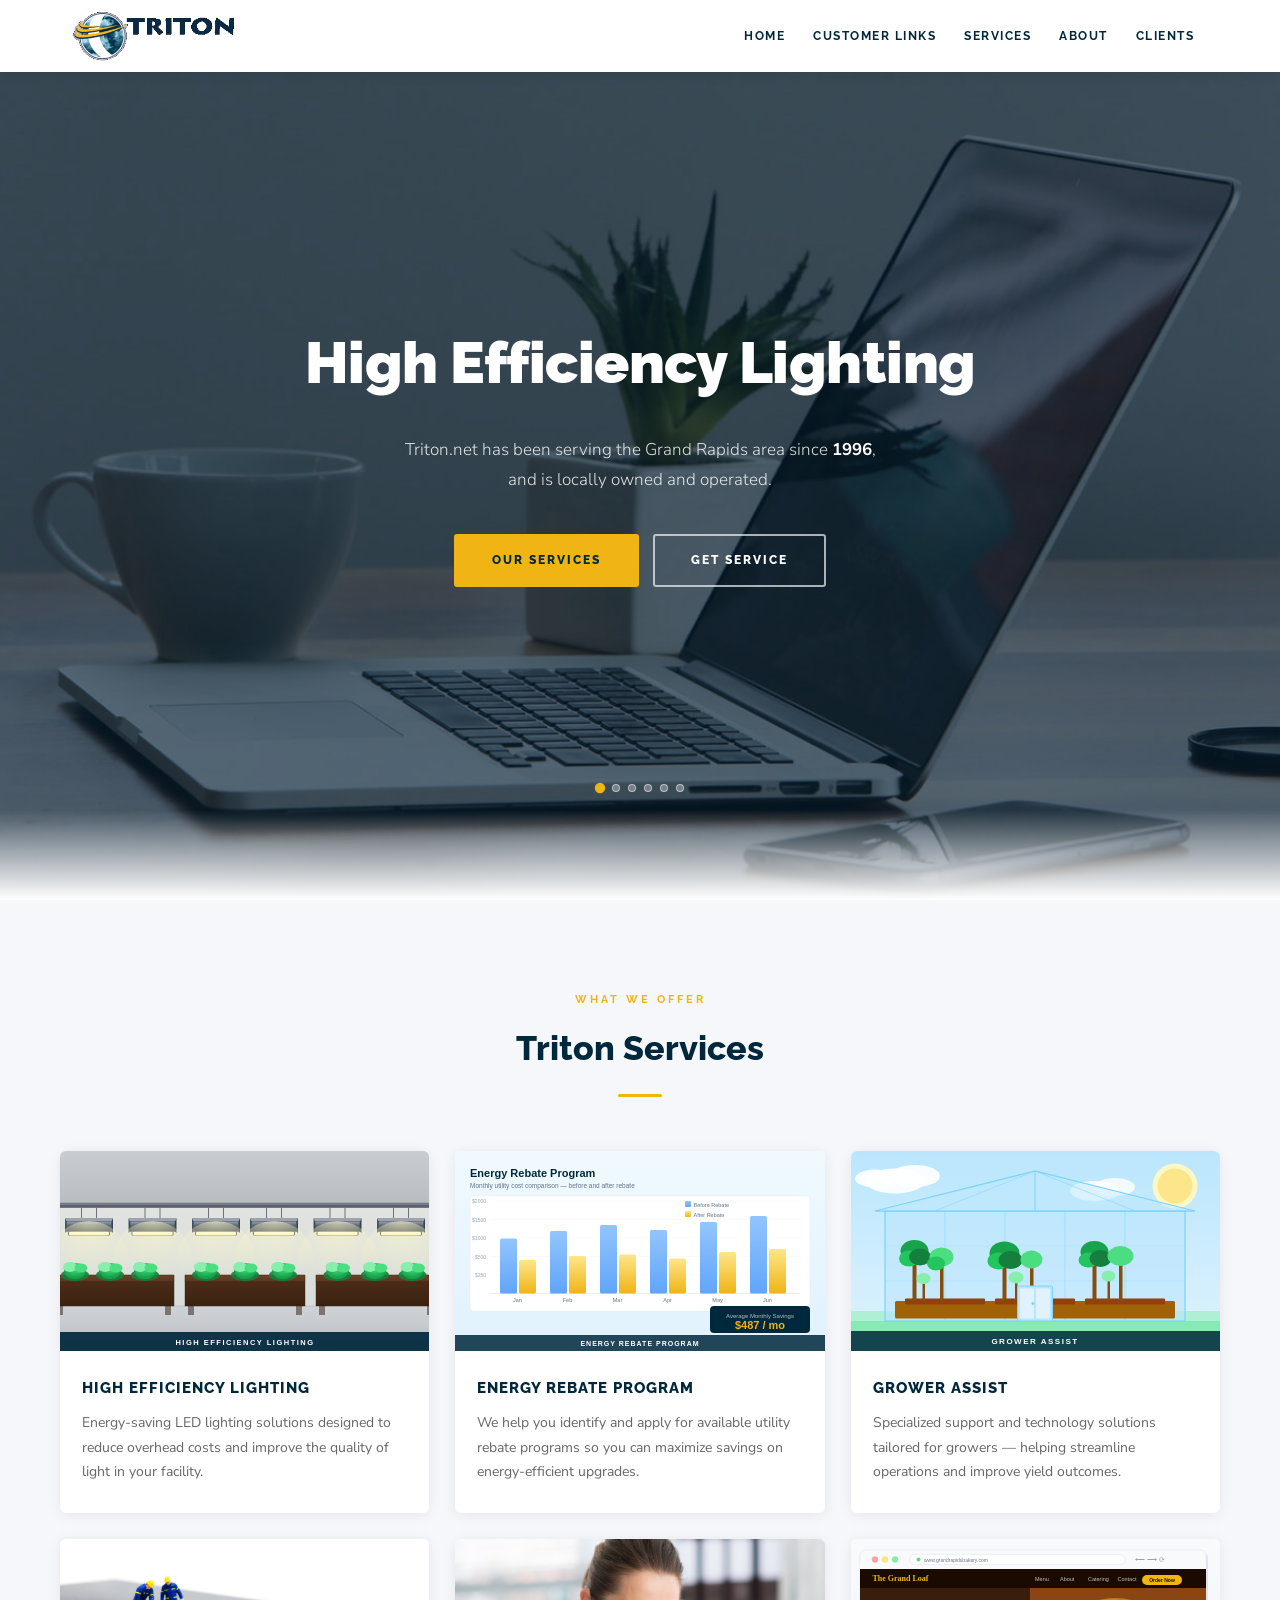
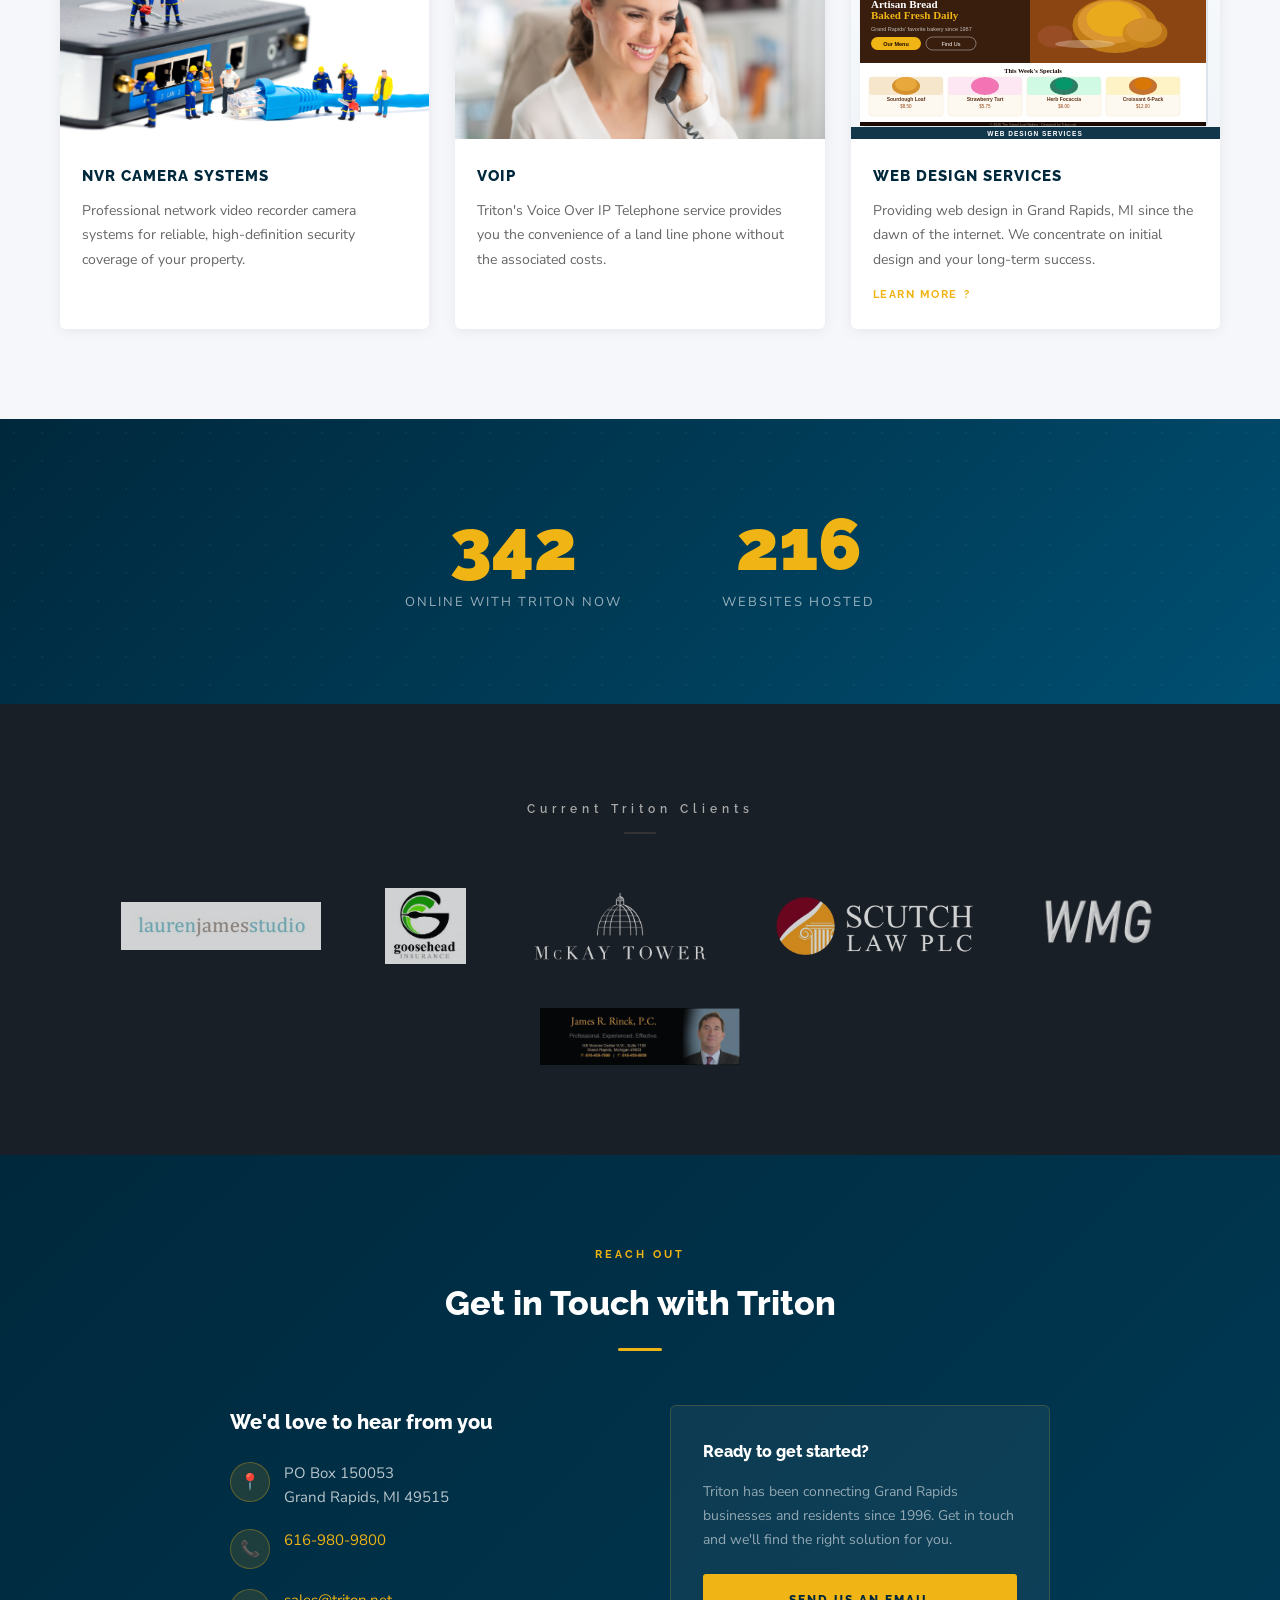
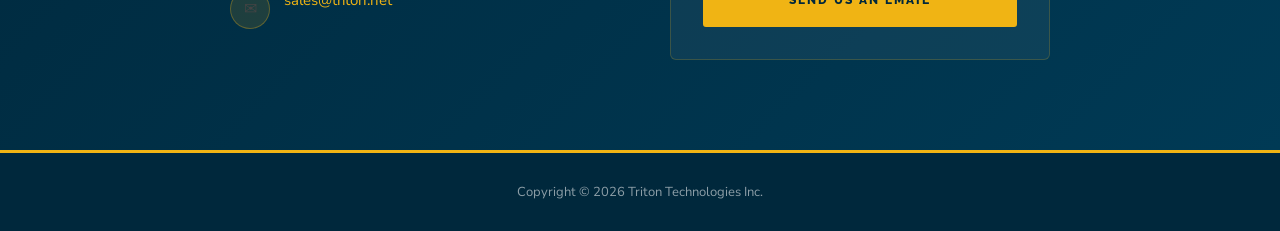
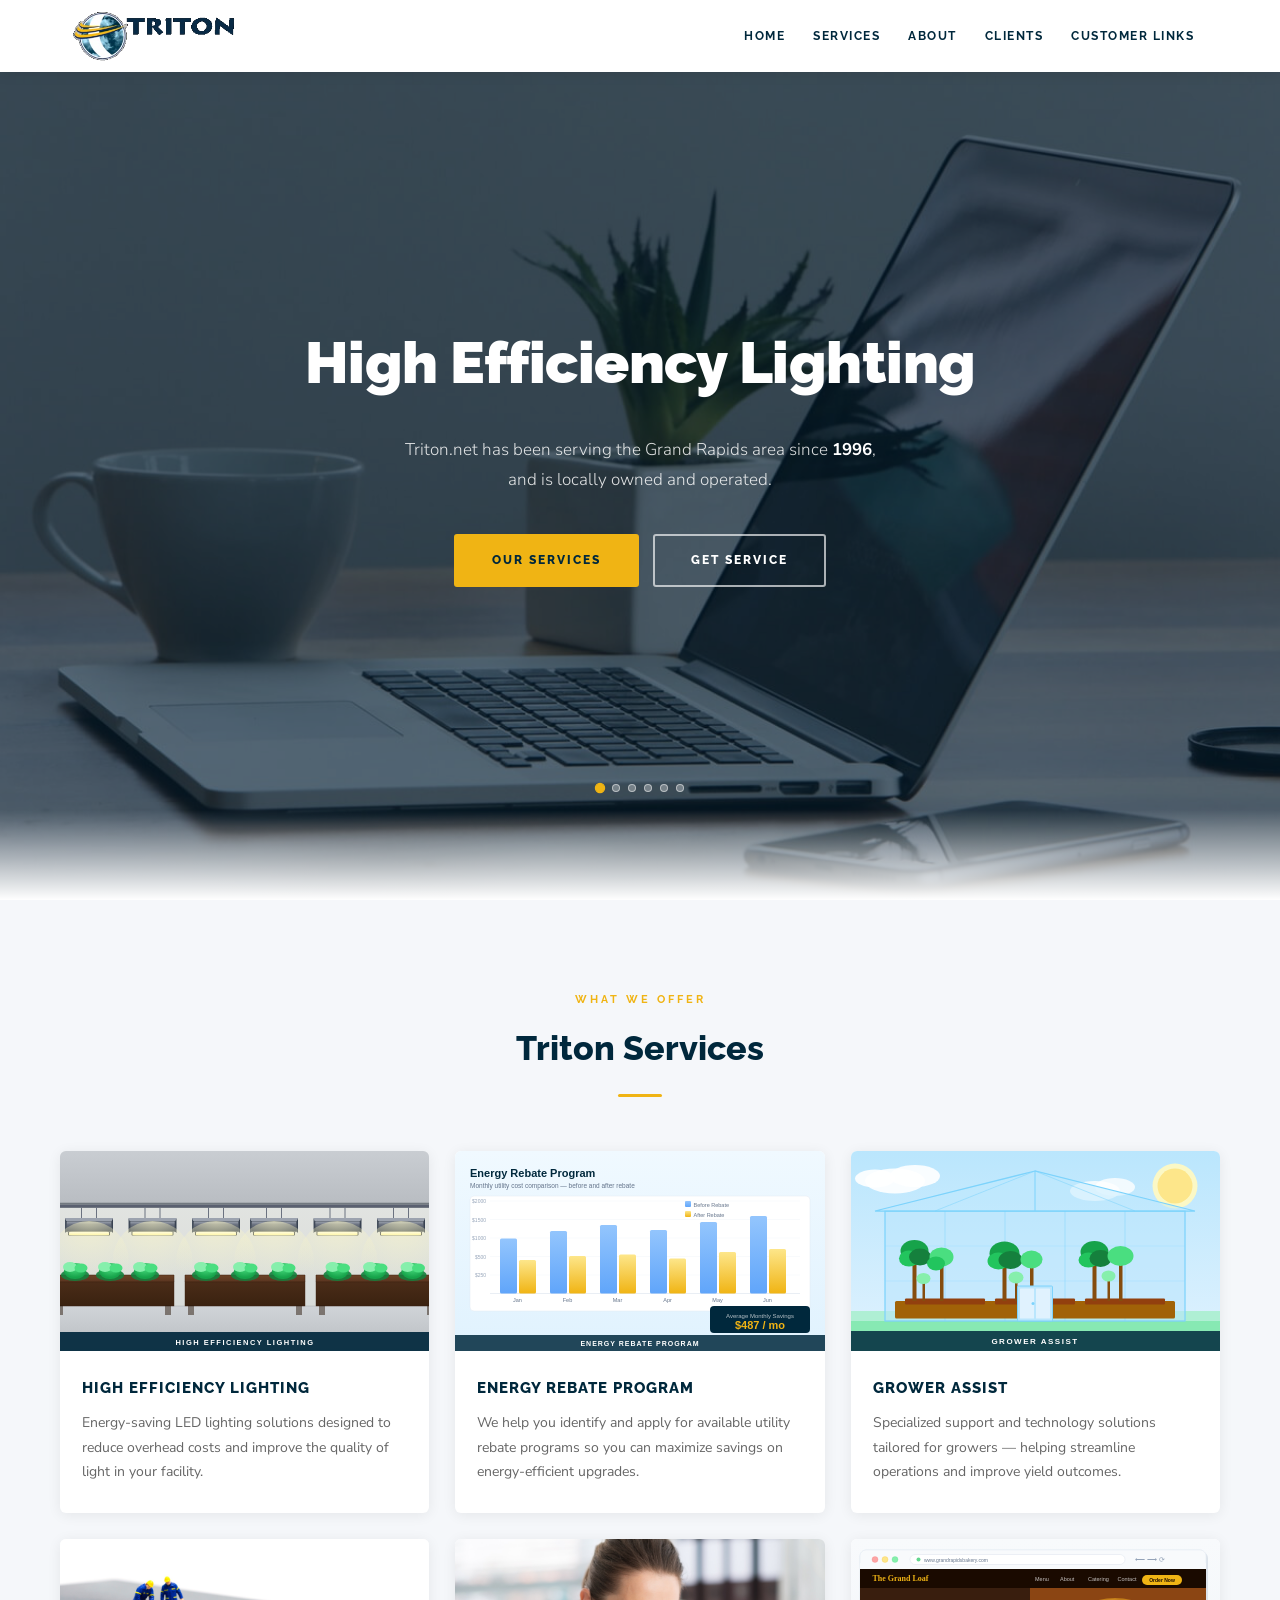
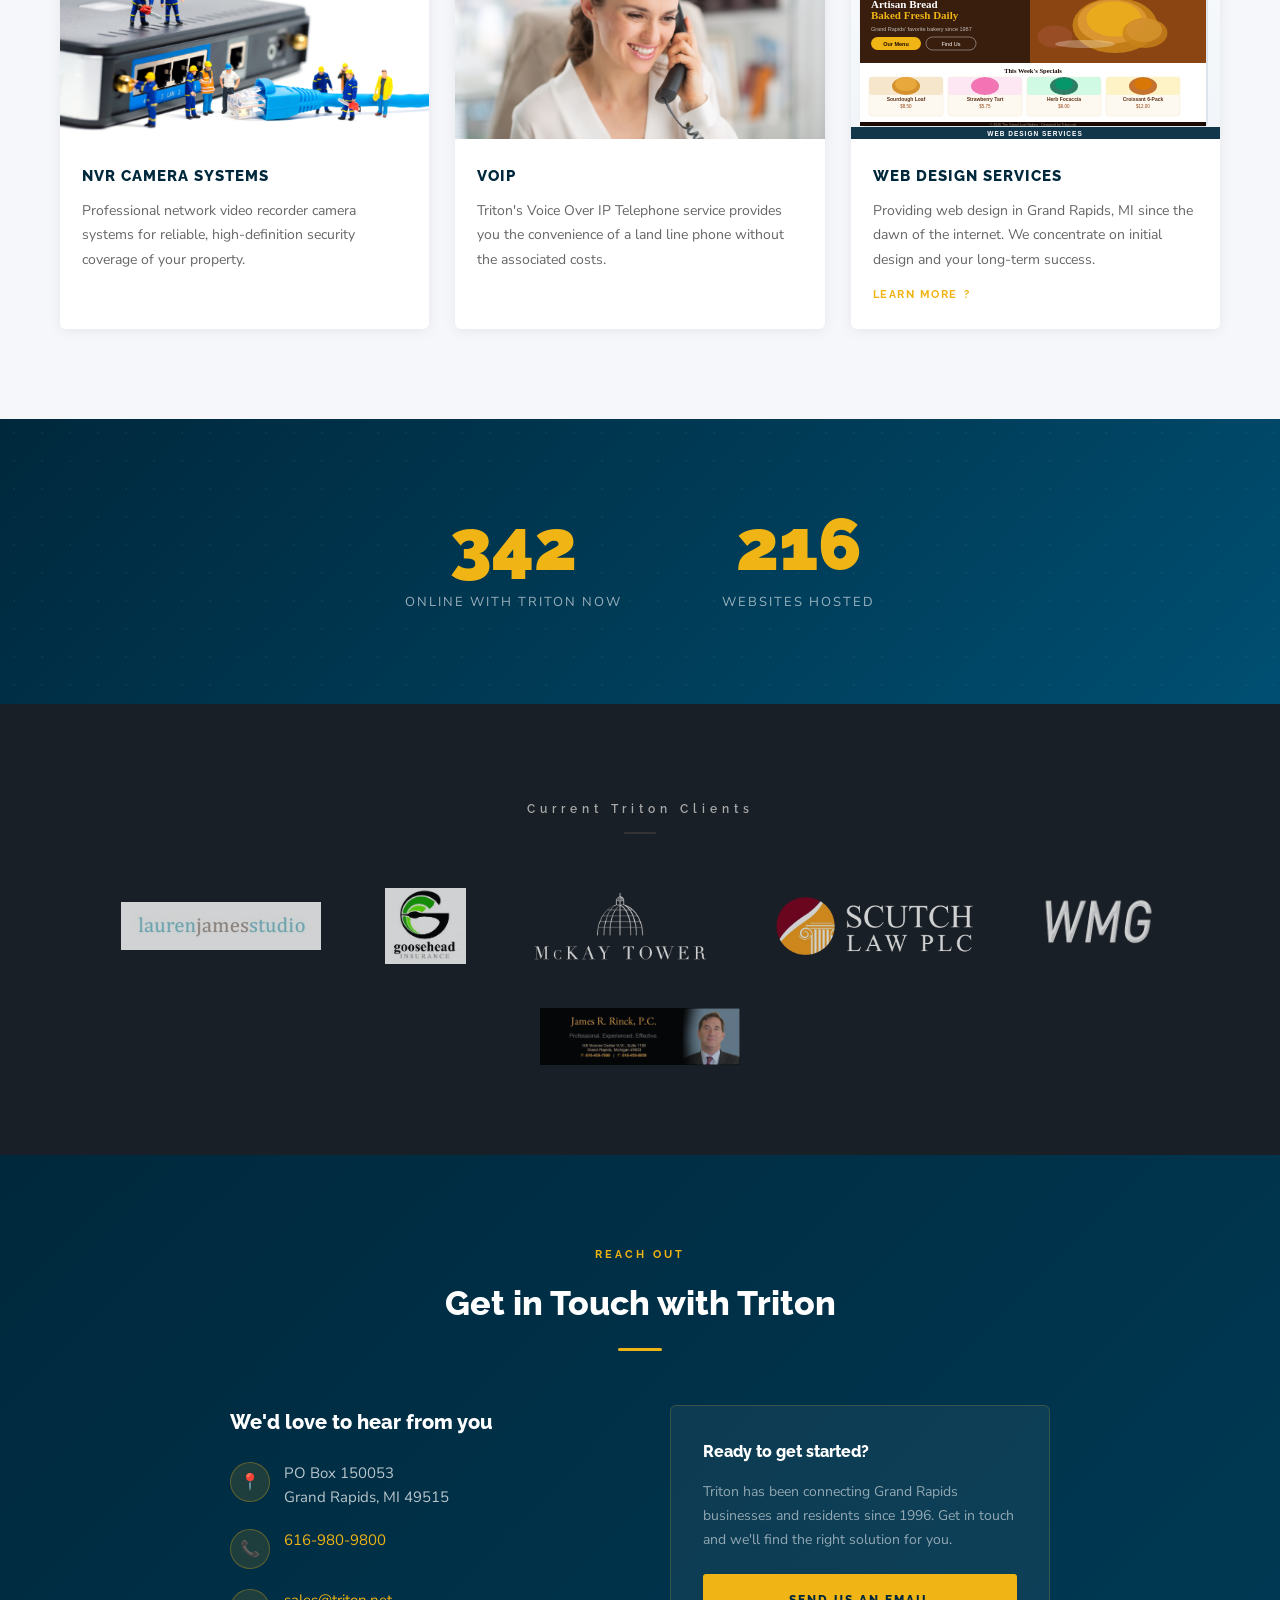
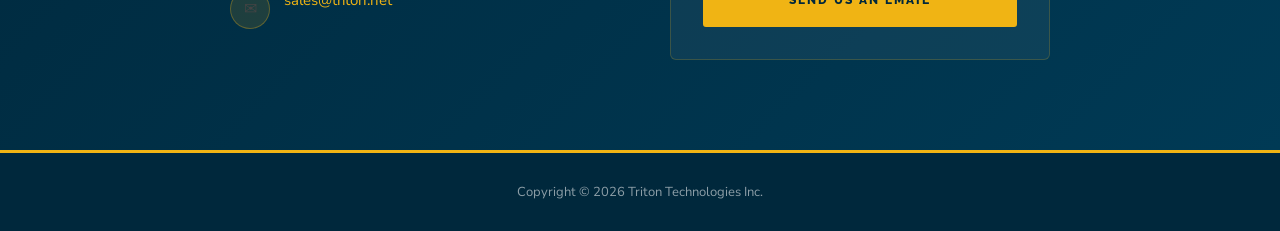
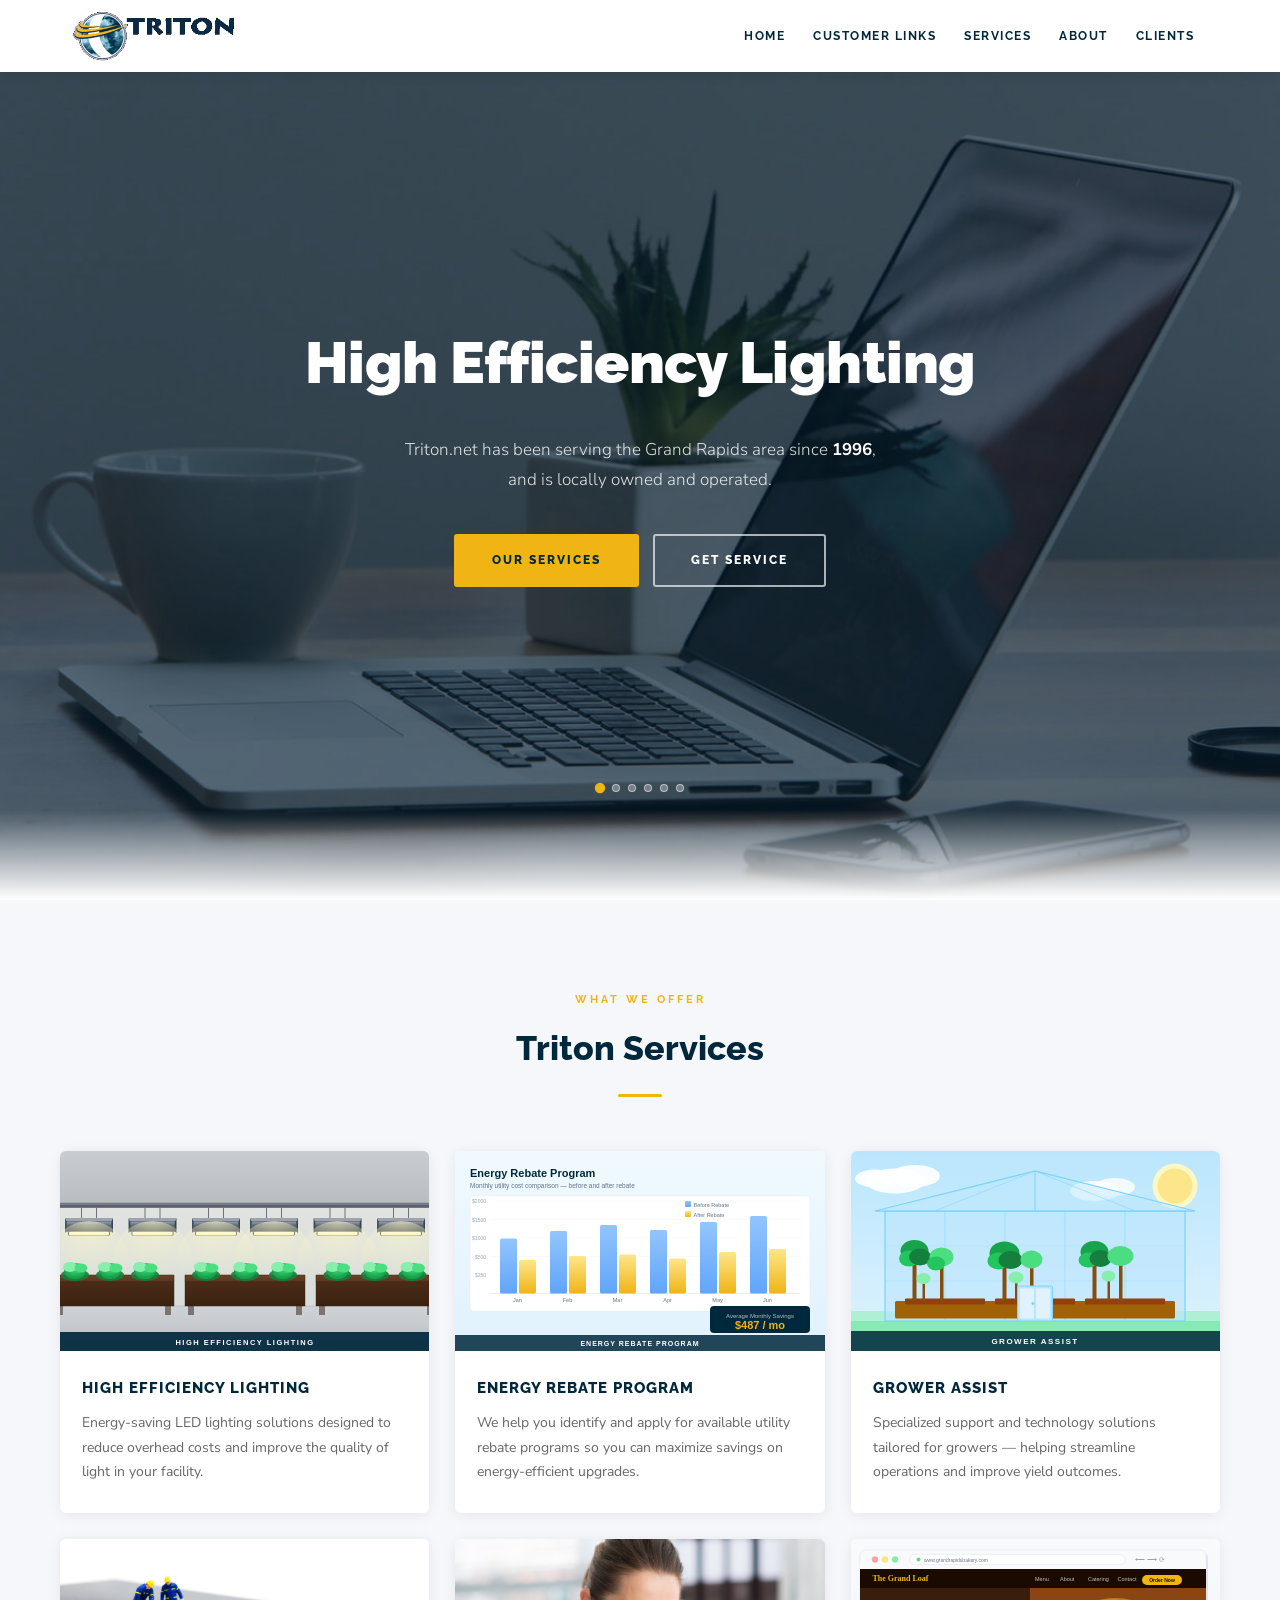
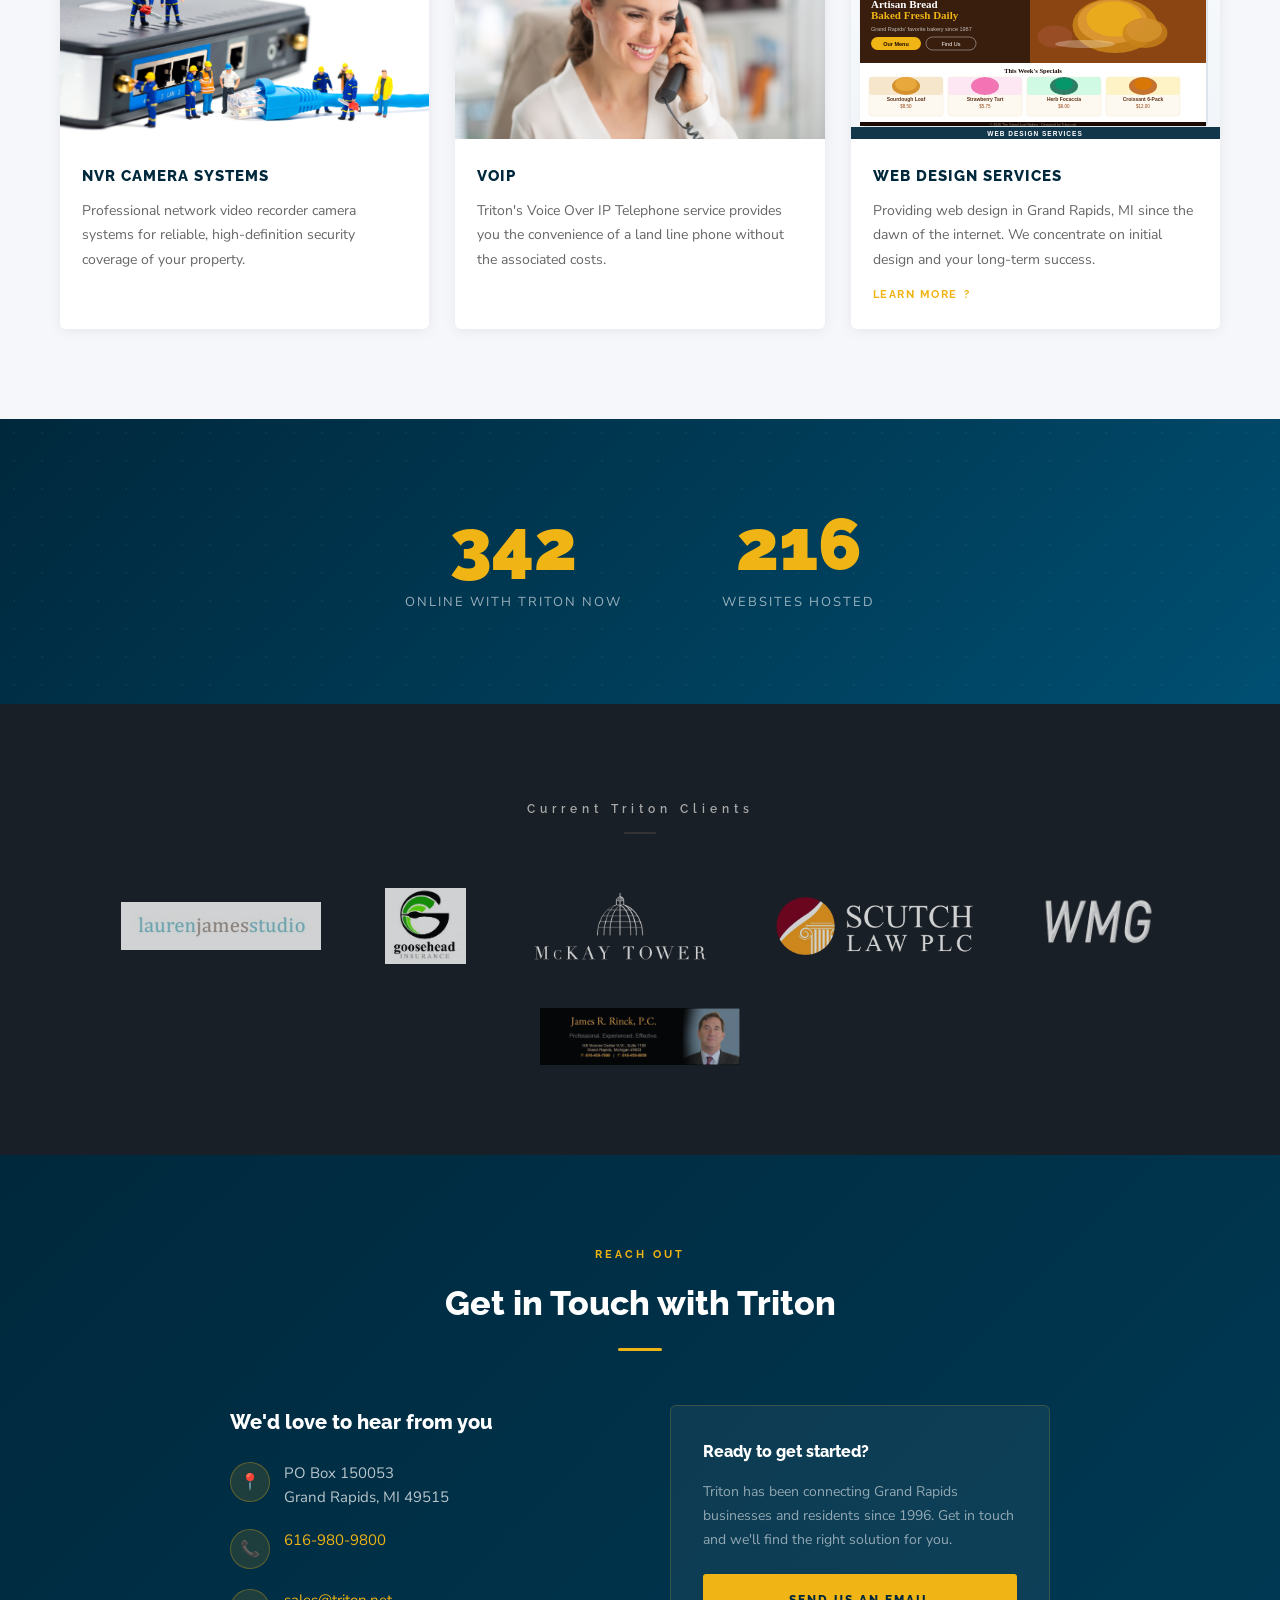
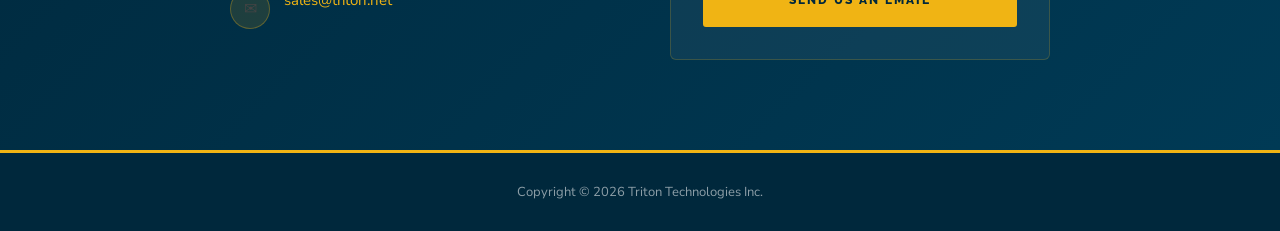
